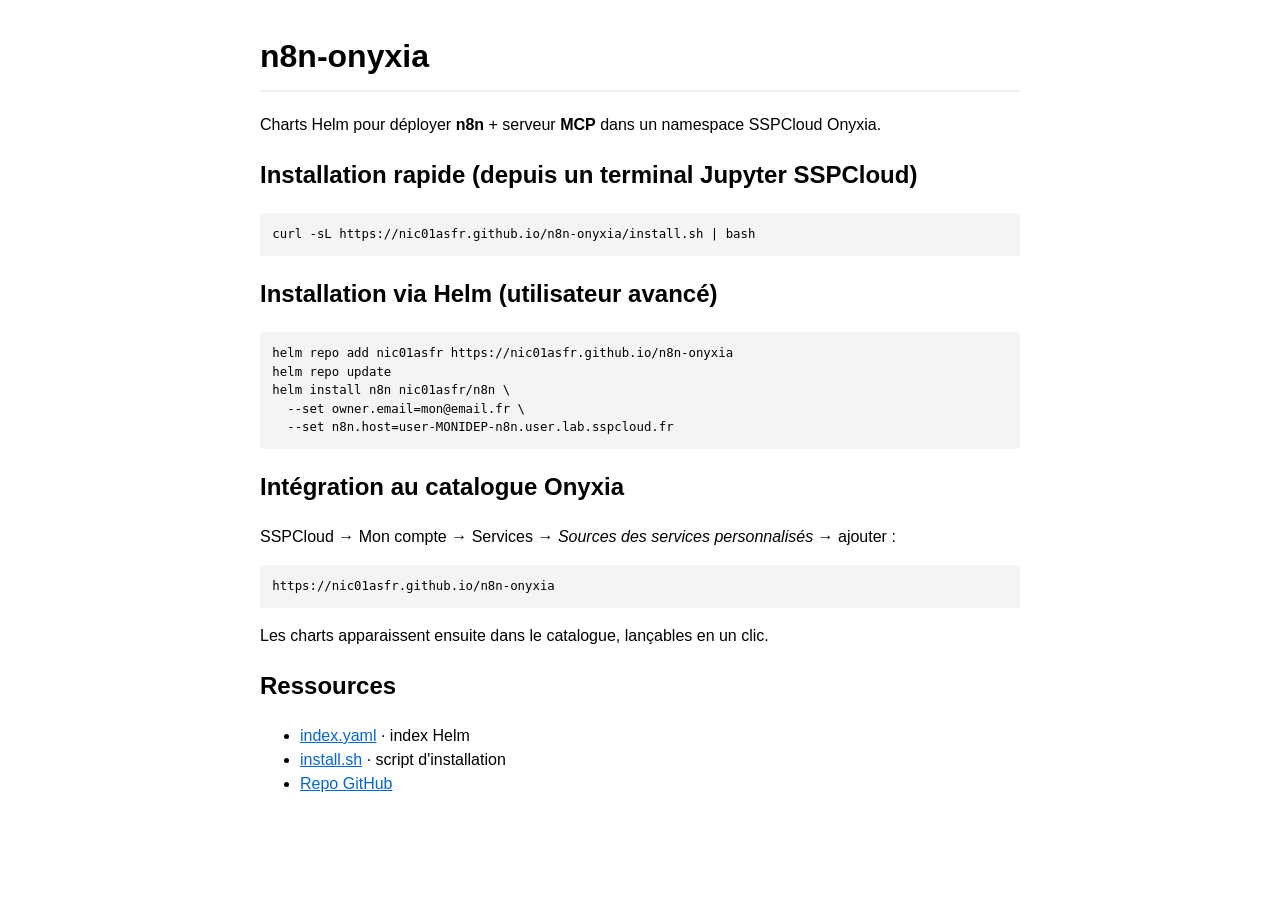
==== index.html @ 43f60c85 "chore: publish charts (480a189f360a2b0ce886fb2c158df9e22b15a398) 480a189f360a2b0ce886fb2c158df9e22b1" ====
<!doctype html>
<html lang="fr">
<head>
  <meta charset="utf-8">
  <title>n8n-onyxia · Helm charts pour SSPCloud</title>
  <style>
    body { font-family: -apple-system, sans-serif; max-width: 760px; margin: 2em auto; padding: 0 1em; line-height: 1.5; }
    code, pre { background: #f4f4f4; padding: 2px 6px; border-radius: 3px; font-size: 0.95em; }
    pre { padding: 1em; overflow-x: auto; }
    h1 { border-bottom: 2px solid #eee; padding-bottom: .3em; }
    a { color: #0366d6; }
  </style>
</head>
<body>
  <h1>n8n-onyxia</h1>
  <p>Charts Helm pour déployer <strong>n8n</strong> + serveur <strong>MCP</strong> dans un namespace SSPCloud Onyxia.</p>

  <h2>Installation rapide (depuis un terminal Jupyter SSPCloud)</h2>
  <pre>curl -sL https://nic01asfr.github.io/n8n-onyxia/install.sh | bash</pre>

  <h2>Installation via Helm (utilisateur avancé)</h2>
  <pre>helm repo add nic01asfr https://nic01asfr.github.io/n8n-onyxia
helm repo update
helm install n8n nic01asfr/n8n \
  --set owner.email=mon@email.fr \
  --set n8n.host=user-MONIDEP-n8n.user.lab.sspcloud.fr</pre>

  <h2>Intégration au catalogue Onyxia</h2>
  <p>SSPCloud → Mon compte → Services → <em>Sources des services personnalisés</em> → ajouter :</p>
  <pre>https://nic01asfr.github.io/n8n-onyxia</pre>
  <p>Les charts apparaissent ensuite dans le catalogue, lançables en un clic.</p>

  <h2>Ressources</h2>
  <ul>
    <li><a href="index.yaml">index.yaml</a> · index Helm</li>
    <li><a href="install.sh">install.sh</a> · script d'installation</li>
    <li><a href="https://github.com/nic01asFr/n8n-onyxia">Repo GitHub</a></li>
  </ul>
</body>
</html>
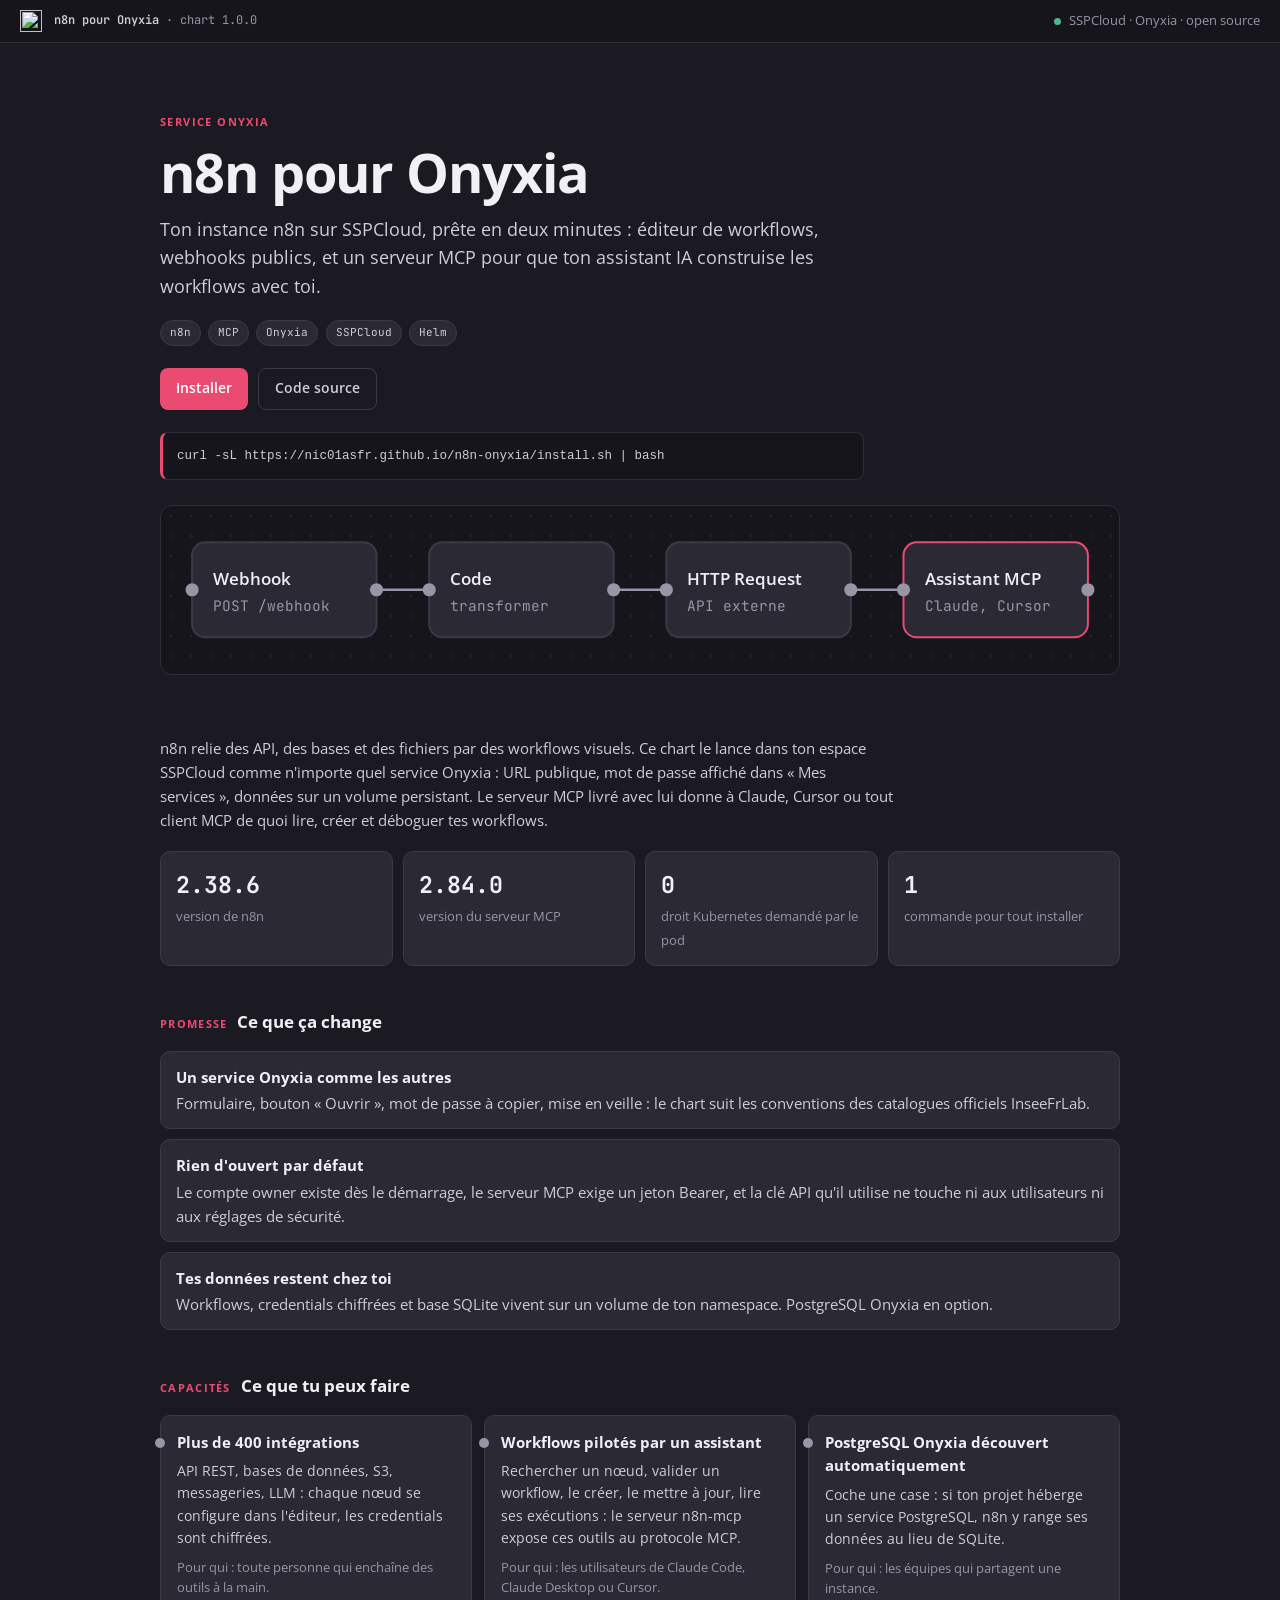
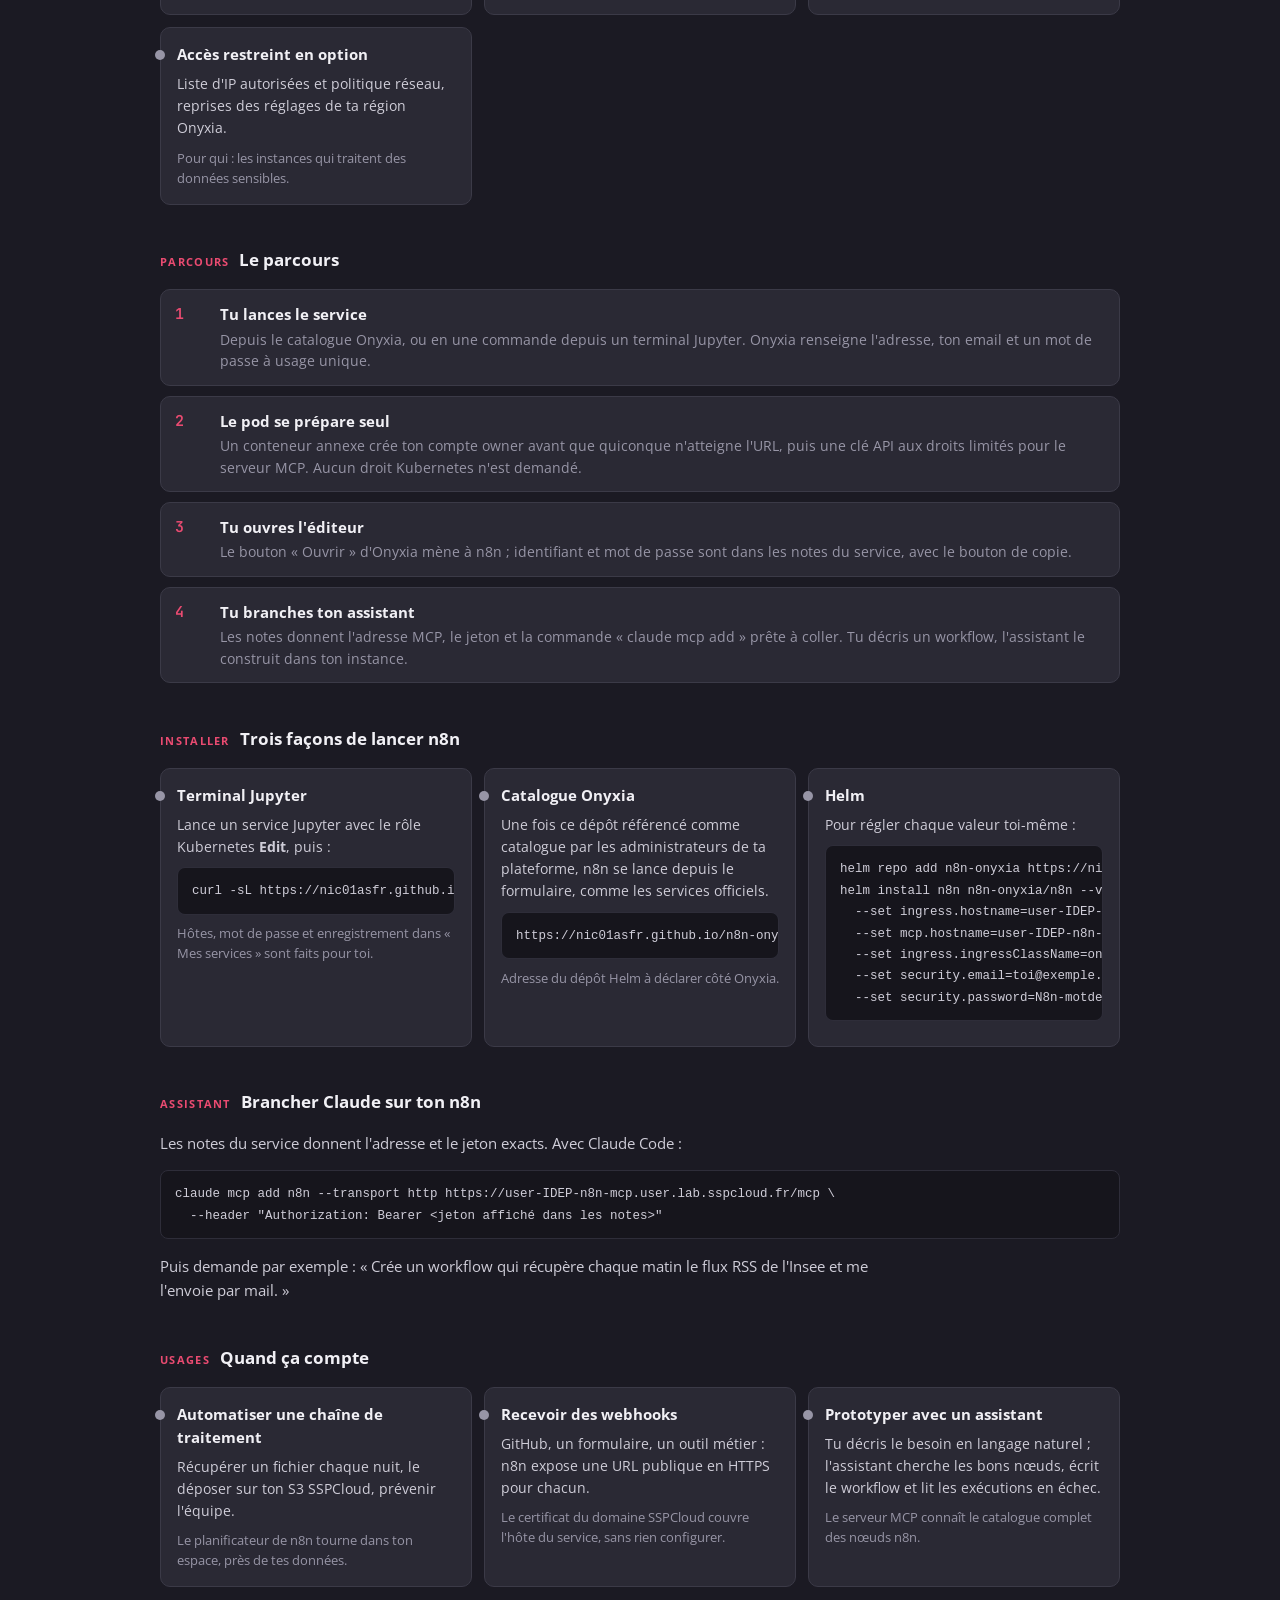
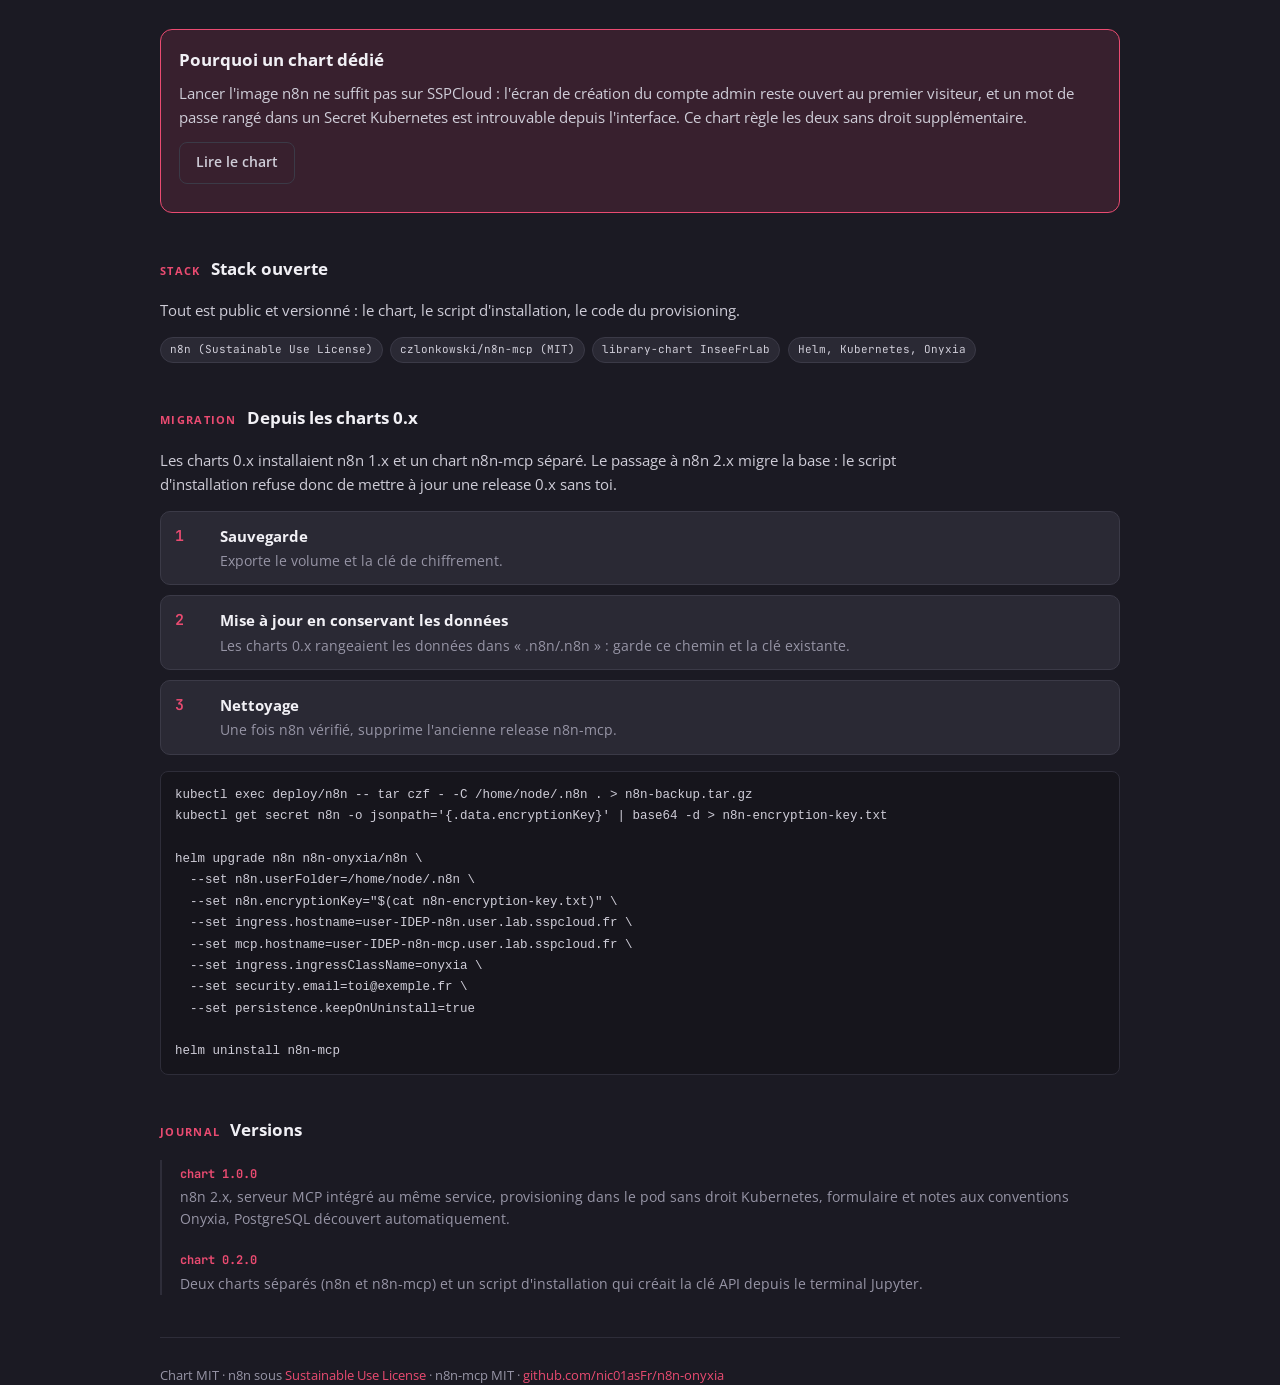
==== commit 9bd6f371: "chore: publish charts and site (457377a67767a48db11f2c96d61c1bd7dc98333a) 457377a67767a48db11f2c96d6" ====
--- a/index.html
+++ b/index.html
@@ -1,40 +1,351 @@
-<!doctype html>
+<!DOCTYPE html>
 <html lang="fr">
 <head>
-  <meta charset="utf-8">
-  <title>n8n-onyxia · Helm charts pour SSPCloud</title>
+  <meta charset="utf-8" />
+  <meta name="viewport" content="width=device-width, initial-scale=1" />
+  <title>n8n pour Onyxia</title>
+  <meta name="description" content="Ton instance n8n sur SSPCloud, prête en deux minutes&nbsp;: éditeur de workflows, webhooks publics, et un serveur MCP pour que ton assistant IA construise les workflows avec toi." />
+  <meta property="og:title" content="n8n pour Onyxia" />
+  <meta property="og:description" content="Ton instance n8n sur SSPCloud, prête en deux minutes&nbsp;: éditeur de workflows, webhooks publics, et un serveur MCP pour que ton assistant IA construise les workflows avec toi." />
+  <meta property="og:type" content="website" />
+  <meta name="theme-color" content="#1b1a23" />
+  <link rel="canonical" href="https://nic01asfr.github.io/n8n-onyxia/" />
+  <link rel="icon" href="assets/n8n.svg" type="image/svg+xml" />
+  <base href="/n8n-onyxia/" />
+  <link rel="preconnect" href="https://fonts.googleapis.com" />
+  <link rel="preconnect" href="https://fonts.gstatic.com" crossorigin />
+  <link href="https://fonts.googleapis.com/css2?family=Open+Sans:wght@400;600;700&family=JetBrains+Mono:wght@400;600&display=swap" rel="stylesheet" />
   <style>
-    body { font-family: -apple-system, sans-serif; max-width: 760px; margin: 2em auto; padding: 0 1em; line-height: 1.5; }
-    code, pre { background: #f4f4f4; padding: 2px 6px; border-radius: 3px; font-size: 0.95em; }
-    pre { padding: 1em; overflow-x: auto; }
-    h1 { border-bottom: 2px solid #eee; padding-bottom: .3em; }
-    a { color: #0366d6; }
+    /* Jetons repris de l'éditeur n8n : canevas sombre, nœuds gris bleutés,
+       corail de marque pour l'accent. */
+    :root {
+      --accent: #EA4B71;
+      --accent-soft: rgba(234, 75, 113, 0.14);
+      --bg: #1b1a23;
+      --canvas: #16151c;
+      --grid: #25242e;
+      --node: #2a2934;
+      --node-line: #3b3a47;
+      --ink: #f1f0f5;
+      --soft: #cfcdd8;
+      --muted: #9795a6;
+      --line: #2e2d39;
+      --ok: #4bb98a;
+    }
+    * { box-sizing: border-box; }
+    html { scroll-behavior: smooth; }
+    body {
+      margin: 0;
+      font-family: "Open Sans", system-ui, -apple-system, "Segoe UI", sans-serif;
+      font-size: 15px; line-height: 1.6;
+      color: var(--ink); background: var(--bg);
+      -webkit-font-smoothing: antialiased;
+    }
+    a { color: var(--accent); text-decoration: none; }
+    a:hover { text-decoration: underline; }
+    ::selection { background: var(--accent-soft); }
+    .wrap { width: min(960px, calc(100% - 2.5rem)); margin: 0 auto; }
+
+    .topbar {
+      display: flex; align-items: center; gap: 12px; flex-wrap: wrap;
+      padding: 10px 20px; border-bottom: 1px solid var(--line);
+      background: var(--canvas);
+    }
+    .topbar img { width: 22px; height: 22px; }
+    .crumb { font-family: "JetBrains Mono", monospace; font-size: 12px; color: var(--muted); }
+    .crumb b { color: var(--soft); font-weight: 600; }
+    .status { margin-left: auto; display: inline-flex; align-items: center; gap: 8px; font-size: 12.5px; color: var(--muted); }
+    .dot { width: 7px; height: 7px; border-radius: 50%; background: var(--ok); }
+
+    header.hero { padding: clamp(2.6rem, 8vw, 4.4rem) 0 1.2rem; }
+    .eyebrow { font-size: 11px; font-weight: 700; letter-spacing: 1.4px; text-transform: uppercase; color: var(--accent); margin: 0 0 12px; }
+    .brand { font-weight: 700; font-size: clamp(2.2rem, 6.5vw, 3.4rem); letter-spacing: -0.02em; line-height: 1.08; margin: 0 0 0.8rem; }
+    .pitch { font-size: clamp(1rem, 2.2vw, 1.13rem); max-width: 44rem; color: var(--soft); margin: 0 0 1.2rem; }
+    .tags { display: flex; flex-wrap: wrap; gap: 0.45rem; margin: 0 0 1.4rem; }
+    .tag { font-family: "JetBrains Mono", monospace; font-size: 11px; padding: 3px 9px; border-radius: 999px; background: var(--node); color: var(--soft); border: 1px solid var(--node-line); }
+    .cta { display: flex; flex-wrap: wrap; gap: 0.65rem; margin-bottom: 1.4rem; }
+    .btn { font-weight: 600; font-size: 13.5px; padding: 9px 16px; border-radius: 8px; display: inline-flex; align-items: center; }
+    .btn:hover { text-decoration: none; }
+    .btn.primary { background: var(--accent); color: #fff; }
+    .btn.primary:hover { filter: brightness(1.08); }
+    .btn.ghost { color: var(--soft); border: 1px solid var(--node-line); }
+    .btn.ghost:hover { border-color: var(--accent); color: var(--ink); }
+
+    .code {
+      margin: 0.6rem 0; padding: 12px 14px; overflow-x: auto;
+      background: var(--canvas); border: 1px solid var(--line); border-radius: 8px;
+      font-family: "JetBrains Mono", monospace; font-size: 12.5px; line-height: 1.55; color: var(--soft);
+    }
+    .hero .code { max-width: 44rem; border-left: 3px solid var(--accent); }
+
+    .apercu { margin: 1.6rem 0 0; }
+    .canvas {
+      overflow-x: auto; border: 1px solid var(--line); border-radius: 12px;
+      background-color: var(--canvas);
+      background-image: radial-gradient(var(--grid) 1.2px, transparent 1.2px);
+      background-size: 20px 20px; padding: 10px;
+    }
+    .canvas svg { display: block; min-width: 640px; width: 100%; height: auto; }
+    .nd { fill: var(--node); stroke: var(--node-line); stroke-width: 1.5; }
+    .nd-accent { stroke: var(--accent); }
+    .port { fill: var(--muted); }
+    .edge { stroke: var(--muted); stroke-width: 2; fill: none; }
+    .nd-t { fill: var(--ink); font: 600 13px "Open Sans", sans-serif; }
+    .nd-s { fill: var(--muted); font: 11px "JetBrains Mono", monospace; }
+
+    main section, main aside { margin: 2.6rem 0; }
+    h2 { font-size: 17px; font-weight: 700; margin: 0 0 1rem; display: flex; align-items: baseline; gap: 10px; flex-wrap: wrap; }
+    h2 .sec-label { font-size: 10.5px; font-weight: 700; letter-spacing: 1.3px; text-transform: uppercase; color: var(--accent); }
+    h3 { font-size: 14.5px; font-weight: 700; margin: 0 0 0.4rem; }
+    .lead, .accroche { max-width: 46rem; color: var(--soft); }
+
+    .chiffres { display: grid; grid-template-columns: repeat(auto-fit, minmax(160px, 1fr)); gap: 10px; margin-top: 1.2rem; }
+    .chiffres div { padding: 14px 15px; background: var(--node); border: 1px solid var(--node-line); border-radius: 10px; }
+    .chiffres strong { font-family: "JetBrains Mono", monospace; font-size: 1.45rem; display: block; color: var(--ink); }
+    .chiffres span { color: var(--muted); font-size: 12.5px; }
+
+    .points { list-style: none; padding: 0; margin: 0; display: grid; gap: 10px; }
+    .points li { padding: 13px 15px; background: var(--node); border: 1px solid var(--node-line); border-radius: 10px; color: var(--soft); }
+    .points b { display: block; color: var(--ink); margin-bottom: 0.15rem; }
+
+    .grid { display: grid; grid-template-columns: repeat(auto-fit, minmax(260px, 1fr)); gap: 12px; }
+    .node-card {
+      position: relative; padding: 15px 16px; min-width: 0;
+      background: var(--node); border: 1px solid var(--node-line); border-radius: 10px;
+    }
+    .node-card::before {
+      content: ""; position: absolute; left: -6px; top: 22px;
+      width: 10px; height: 10px; border-radius: 50%; background: var(--muted);
+    }
+    .node-card p { margin: 0; color: var(--soft); font-size: 13.8px; }
+    .node-card p + p, .node-card .code + p { margin-top: 0.6rem; }
+    .note { color: var(--muted) !important; font-size: 12.5px !important; margin-top: 0.6rem !important; }
+
+    .steps { list-style: none; padding: 0; margin: 0 0 1rem; display: grid; gap: 10px; }
+    .steps li { display: grid; grid-template-columns: 2rem 1fr; gap: 0.8rem; padding: 12px 14px; background: var(--node); border: 1px solid var(--node-line); border-radius: 10px; }
+    .steps .n { font-family: "JetBrains Mono", monospace; font-weight: 600; color: var(--accent); }
+    .steps p { margin: 0.2rem 0 0; color: var(--muted); font-size: 13.5px; }
+
+    .encart { padding: 16px 18px; background: var(--accent-soft); border: 1px solid var(--accent); border-radius: 12px; }
+    .encart h2 { margin-bottom: 0.5rem; }
+    .encart p { color: var(--soft); margin: 0 0 0.8rem; }
+
+    .journal { border-left: 2px solid var(--line); padding-left: 1.1rem; }
+    .journal div { margin-bottom: 1rem; }
+    .journal b { font-family: "JetBrains Mono", monospace; font-size: 12px; color: var(--accent); }
+    .journal p { margin: 0.2rem 0 0; color: var(--muted); font-size: 13.5px; }
+
+    footer { margin: 3rem auto 2rem; padding-top: 16px; border-top: 1px solid var(--line); color: var(--muted); font-size: 12.5px; }
+    @media (prefers-reduced-motion: no-preference) {
+      .hero .brand, .hero .pitch, .hero .cta, .apercu { animation: rise 0.5s ease both; }
+      .hero .pitch { animation-delay: 0.05s; }
+      .hero .cta { animation-delay: 0.1s; }
+      .apercu { animation-delay: 0.15s; }
+      @keyframes rise { from { opacity: 0; transform: translateY(8px); } to { opacity: 1; transform: none; } }
+    }
   </style>
 </head>
 <body>
-  <h1>n8n-onyxia</h1>
-  <p>Charts Helm pour déployer <strong>n8n</strong> + serveur <strong>MCP</strong> dans un namespace SSPCloud Onyxia.</p>
-
-  <h2>Installation rapide (depuis un terminal Jupyter SSPCloud)</h2>
-  <pre>curl -sL https://nic01asfr.github.io/n8n-onyxia/install.sh | bash</pre>
-
-  <h2>Installation via Helm (utilisateur avancé)</h2>
-  <pre>helm repo add nic01asfr https://nic01asfr.github.io/n8n-onyxia
-helm repo update
-helm install n8n nic01asfr/n8n \
-  --set owner.email=mon@email.fr \
-  --set n8n.host=user-MONIDEP-n8n.user.lab.sspcloud.fr</pre>
-
-  <h2>Intégration au catalogue Onyxia</h2>
-  <p>SSPCloud → Mon compte → Services → <em>Sources des services personnalisés</em> → ajouter :</p>
-  <pre>https://nic01asfr.github.io/n8n-onyxia</pre>
-  <p>Les charts apparaissent ensuite dans le catalogue, lançables en un clic.</p>
-
-  <h2>Ressources</h2>
-  <ul>
-    <li><a href="index.yaml">index.yaml</a> · index Helm</li>
-    <li><a href="install.sh">install.sh</a> · script d'installation</li>
-    <li><a href="https://github.com/nic01asFr/n8n-onyxia">Repo GitHub</a></li>
-  </ul>
+  <div class="topbar">
+    <img src="assets/n8n.svg" alt="" />
+    <span class="crumb"><b>n8n pour Onyxia</b> · chart 1.0.0</span>
+    <span class="status"><span class="dot" aria-hidden="true"></span> SSPCloud · Onyxia · open source</span>
+  </div>
+  <header class="hero">
+    <div class="wrap">
+      <p class="eyebrow">Service Onyxia</p>
+      <h1 class="brand">n8n pour Onyxia</h1>
+      <p class="pitch">Ton instance n8n sur SSPCloud, prête en deux minutes&nbsp;: éditeur de workflows, webhooks publics, et un serveur MCP pour que ton assistant IA construise les workflows avec toi.</p>
+      <div class="tags"><span class="tag">n8n</span><span class="tag">MCP</span><span class="tag">Onyxia</span><span class="tag">SSPCloud</span><span class="tag">Helm</span></div>
+      <div class="cta">
+        <a class="btn primary" href="#installer">Installer</a>
+        <a class="btn ghost" href="https://github.com/nic01asFr/n8n-onyxia">Code source</a>
+      </div>
+      <pre class="code"><code>curl -sL https://nic01asfr.github.io/n8n-onyxia/install.sh | bash</code></pre>
+      <figure id="apercu" class="apercu" aria-label="Exemple de workflow n8n">
+    <div class="canvas">
+      <svg viewBox="0 0 712 112" role="img">
+        <title>Webhook, puis Code, puis HTTP Request, piloté par un assistant MCP</title>
+        <path d="M156 56 C 176 56, 176 56, 196 56" class="edge"/><path d="M336 56 C 356 56, 356 56, 376 56" class="edge"/><path d="M516 56 C 536 56, 536 56, 556 56" class="edge"/>
+      <g transform="translate(16 20)">
+        <rect width="140" height="72" rx="10" class="nd"/>
+        <circle cx="0" cy="36" r="5" class="port"/><circle cx="140" cy="36" r="5" class="port"/>
+        <text x="16" y="32" class="nd-t">Webhook</text>
+        <text x="16" y="52" class="nd-s">POST /webhook</text>
+      </g>
+      <g transform="translate(196 20)">
+        <rect width="140" height="72" rx="10" class="nd"/>
+        <circle cx="0" cy="36" r="5" class="port"/><circle cx="140" cy="36" r="5" class="port"/>
+        <text x="16" y="32" class="nd-t">Code</text>
+        <text x="16" y="52" class="nd-s">transformer</text>
+      </g>
+      <g transform="translate(376 20)">
+        <rect width="140" height="72" rx="10" class="nd"/>
+        <circle cx="0" cy="36" r="5" class="port"/><circle cx="140" cy="36" r="5" class="port"/>
+        <text x="16" y="32" class="nd-t">HTTP Request</text>
+        <text x="16" y="52" class="nd-s">API externe</text>
+      </g>
+      <g transform="translate(556 20)">
+        <rect width="140" height="72" rx="10" class="nd nd-accent"/>
+        <circle cx="0" cy="36" r="5" class="port"/><circle cx="140" cy="36" r="5" class="port"/>
+        <text x="16" y="32" class="nd-t">Assistant MCP</text>
+        <text x="16" y="52" class="nd-s">Claude, Cursor</text>
+      </g>
+      </svg>
+    </div>
+  </figure>
+    </div>
+  </header>
+  <main class="wrap">
+    <section id="produit">
+      <p class="accroche">n8n relie des API, des bases et des fichiers par des workflows visuels. Ce chart le lance dans ton espace SSPCloud comme n'importe quel service Onyxia&nbsp;: URL publique, mot de passe affiché dans «&nbsp;Mes services&nbsp;», données sur un volume persistant. Le serveur MCP livré avec lui donne à Claude, Cursor ou tout client MCP de quoi lire, créer et déboguer tes workflows.</p>
+      <div class="chiffres">
+      <div><strong>2.38.6</strong><span>version de n8n</span></div>
+      <div><strong>2.84.0</strong><span>version du serveur MCP</span></div>
+      <div><strong>0</strong><span>droit Kubernetes demandé par le pod</span></div>
+      <div><strong>1</strong><span>commande pour tout installer</span></div>
+    </div>
+    </section>
+    <section id="promesse">
+      <h2><span class="sec-label">Promesse</span> Ce que ça change</h2>
+      <ul class="points">
+      <li><b>Un service Onyxia comme les autres</b> Formulaire, bouton «&nbsp;Ouvrir&nbsp;», mot de passe à copier, mise en veille&nbsp;: le chart suit les conventions des catalogues officiels InseeFrLab.</li>
+      <li><b>Rien d'ouvert par défaut</b> Le compte owner existe dès le démarrage, le serveur MCP exige un jeton Bearer, et la clé API qu'il utilise ne touche ni aux utilisateurs ni aux réglages de sécurité.</li>
+      <li><b>Tes données restent chez toi</b> Workflows, credentials chiffrées et base SQLite vivent sur un volume de ton namespace. PostgreSQL Onyxia en option.</li>
+    </ul>
+    </section>
+    <section id="fonctionnalites">
+    <h2><span class="sec-label">Capacités</span> Ce que tu peux faire</h2>
+    <div class="grid">
+      <article class="node-card">
+        <h3>Plus de 400 intégrations</h3>
+        <p>API REST, bases de données, S3, messageries, LLM&nbsp;: chaque nœud se configure dans l'éditeur, les credentials sont chiffrées.</p>
+        <p class="note">Pour qui&nbsp;: toute personne qui enchaîne des outils à la main.</p>
+      </article>
+      <article class="node-card">
+        <h3>Workflows pilotés par un assistant</h3>
+        <p>Rechercher un nœud, valider un workflow, le créer, le mettre à jour, lire ses exécutions&nbsp;: le serveur n8n-mcp expose ces outils au protocole MCP.</p>
+        <p class="note">Pour qui&nbsp;: les utilisateurs de Claude Code, Claude Desktop ou Cursor.</p>
+      </article>
+      <article class="node-card">
+        <h3>PostgreSQL Onyxia découvert automatiquement</h3>
+        <p>Coche une case&nbsp;: si ton projet héberge un service PostgreSQL, n8n y range ses données au lieu de SQLite.</p>
+        <p class="note">Pour qui&nbsp;: les équipes qui partagent une instance.</p>
+      </article>
+      <article class="node-card">
+        <h3>Accès restreint en option</h3>
+        <p>Liste d'IP autorisées et politique réseau, reprises des réglages de ta région Onyxia.</p>
+        <p class="note">Pour qui&nbsp;: les instances qui traitent des données sensibles.</p>
+      </article>
+    </div>
+  </section>
+    <section id="parcours">
+    <h2><span class="sec-label">Parcours</span> Le parcours</h2>
+    <ol class="steps">
+      <li><span class="n">1</span><div><b>Tu lances le service</b><p>Depuis le catalogue Onyxia, ou en une commande depuis un terminal Jupyter. Onyxia renseigne l'adresse, ton email et un mot de passe à usage unique.</p></div></li>
+      <li><span class="n">2</span><div><b>Le pod se prépare seul</b><p>Un conteneur annexe crée ton compte owner avant que quiconque n'atteigne l'URL, puis une clé API aux droits limités pour le serveur MCP. Aucun droit Kubernetes n'est demandé.</p></div></li>
+      <li><span class="n">3</span><div><b>Tu ouvres l'éditeur</b><p>Le bouton «&nbsp;Ouvrir&nbsp;» d'Onyxia mène à n8n&nbsp;; identifiant et mot de passe sont dans les notes du service, avec le bouton de copie.</p></div></li>
+      <li><span class="n">4</span><div><b>Tu branches ton assistant</b><p>Les notes donnent l'adresse MCP, le jeton et la commande «&nbsp;claude mcp add&nbsp;» prête à coller. Tu décris un workflow, l'assistant le construit dans ton instance.</p></div></li>
+    </ol>
+  </section>
+    <section id="installer">
+    <h2><span class="sec-label">Installer</span> Trois façons de lancer n8n</h2>
+    <div class="grid">
+      <article class="node-card">
+        <h3>Terminal Jupyter</h3>
+        <p>Lance un service Jupyter avec le rôle Kubernetes <b>Edit</b>, puis :</p>
+        <pre class="code"><code>curl -sL https://nic01asfr.github.io/n8n-onyxia/install.sh | bash</code></pre>
+        <p class="note">Hôtes, mot de passe et enregistrement dans « Mes services » sont faits pour toi.</p>
+      </article>
+      <article class="node-card">
+        <h3>Catalogue Onyxia</h3>
+        <p>Une fois ce dépôt référencé comme catalogue par les administrateurs de ta plateforme, n8n se lance depuis le formulaire, comme les services officiels.</p>
+        <pre class="code"><code>https://nic01asfr.github.io/n8n-onyxia/index.yaml</code></pre>
+        <p class="note">Adresse du dépôt Helm à déclarer côté Onyxia.</p>
+      </article>
+      <article class="node-card">
+        <h3>Helm</h3>
+        <p>Pour régler chaque valeur toi-même :</p>
+        <pre class="code"><code>helm repo add n8n-onyxia https://nic01asfr.github.io/n8n-onyxia
+helm install n8n n8n-onyxia/n8n --version 1.0.0 \
+  --set ingress.hostname=user-IDEP-n8n.user.lab.sspcloud.fr \
+  --set mcp.hostname=user-IDEP-n8n-mcp.user.lab.sspcloud.fr \
+  --set ingress.ingressClassName=onyxia \
+  --set security.email=toi@exemple.fr \
+  --set security.password=N8n-motdepasse</code></pre>
+      </article>
+    </div>
+  </section>
+    <section id="mcp">
+    <h2><span class="sec-label">Assistant</span> Brancher Claude sur ton n8n</h2>
+    <p class="lead">Les notes du service donnent l'adresse et le jeton exacts. Avec Claude Code :</p>
+    <pre class="code"><code>claude mcp add n8n --transport http https://user-IDEP-n8n-mcp.user.lab.sspcloud.fr/mcp \
+  --header &quot;Authorization: Bearer &lt;jeton affiché dans les notes&gt;&quot;</code></pre>
+    <p class="lead">Puis demande par exemple : « Crée un workflow qui récupère chaque matin le flux RSS de l'Insee et me l'envoie par mail. »</p>
+  </section>
+    <section id="usages">
+    <h2><span class="sec-label">Usages</span> Quand ça compte</h2>
+    <div class="grid">
+      <article class="node-card">
+        <h3>Automatiser une chaîne de traitement</h3>
+        <p>Récupérer un fichier chaque nuit, le déposer sur ton S3 SSPCloud, prévenir l'équipe.</p>
+        <p class="note">Le planificateur de n8n tourne dans ton espace, près de tes données.</p>
+      </article>
+      <article class="node-card">
+        <h3>Recevoir des webhooks</h3>
+        <p>GitHub, un formulaire, un outil métier&nbsp;: n8n expose une URL publique en HTTPS pour chacun.</p>
+        <p class="note">Le certificat du domaine SSPCloud couvre l'hôte du service, sans rien configurer.</p>
+      </article>
+      <article class="node-card">
+        <h3>Prototyper avec un assistant</h3>
+        <p>Tu décris le besoin en langage naturel&nbsp;; l'assistant cherche les bons nœuds, écrit le workflow et lit les exécutions en échec.</p>
+        <p class="note">Le serveur MCP connaît le catalogue complet des nœuds n8n.</p>
+      </article>
+    </div>
+  </section>
+    <aside class="encart">
+    <h2>Pourquoi un chart dédié</h2>
+    <p>Lancer l'image n8n ne suffit pas sur SSPCloud&nbsp;: l'écran de création du compte admin reste ouvert au premier visiteur, et un mot de passe rangé dans un Secret Kubernetes est introuvable depuis l'interface. Ce chart règle les deux sans droit supplémentaire.</p>
+    <p><a class="btn ghost" href="https://github.com/nic01asFr/n8n-onyxia/tree/main/charts/n8n">Lire le chart</a></p>
+  </aside>
+    <section id="stack">
+    <h2><span class="sec-label">Stack</span> Stack ouverte</h2>
+    <p class="lead">Tout est public et versionné&nbsp;: le chart, le script d'installation, le code du provisioning.</p>
+    <div class="tags"><span class="tag">n8n (Sustainable Use License)</span><span class="tag">czlonkowski/n8n-mcp (MIT)</span><span class="tag">library-chart InseeFrLab</span><span class="tag">Helm, Kubernetes, Onyxia</span></div>
+  </section>
+    <section id="migration">
+    <h2><span class="sec-label">Migration</span> Depuis les charts 0.x</h2>
+    <p class="lead">Les charts 0.x installaient n8n 1.x et un chart n8n-mcp séparé. Le passage à n8n 2.x migre la base : le script d'installation refuse donc de mettre à jour une release 0.x sans toi.</p>
+    <ol class="steps">
+      <li><span class="n">1</span><div><b>Sauvegarde</b><p>Exporte le volume et la clé de chiffrement.</p></div></li>
+      <li><span class="n">2</span><div><b>Mise à jour en conservant les données</b><p>Les charts 0.x rangeaient les données dans « .n8n/.n8n » : garde ce chemin et la clé existante.</p></div></li>
+      <li><span class="n">3</span><div><b>Nettoyage</b><p>Une fois n8n vérifié, supprime l'ancienne release n8n-mcp.</p></div></li>
+    </ol>
+    <pre class="code"><code>kubectl exec deploy/n8n -- tar czf - -C /home/node/.n8n . &gt; n8n-backup.tar.gz
+kubectl get secret n8n -o jsonpath='{.data.encryptionKey}' | base64 -d &gt; n8n-encryption-key.txt
+
+helm upgrade n8n n8n-onyxia/n8n \
+  --set n8n.userFolder=/home/node/.n8n \
+  --set n8n.encryptionKey=&quot;$(cat n8n-encryption-key.txt)&quot; \
+  --set ingress.hostname=user-IDEP-n8n.user.lab.sspcloud.fr \
+  --set mcp.hostname=user-IDEP-n8n-mcp.user.lab.sspcloud.fr \
+  --set ingress.ingressClassName=onyxia \
+  --set security.email=toi@exemple.fr \
+  --set persistence.keepOnUninstall=true
+
+helm uninstall n8n-mcp</code></pre>
+  </section>
+    <section id="journal">
+    <h2><span class="sec-label">Journal</span> Versions</h2>
+    <div class="journal">
+      <div><b>chart 1.0.0</b><p>n8n 2.x, serveur MCP intégré au même service, provisioning dans le pod sans droit Kubernetes, formulaire et notes aux conventions Onyxia, PostgreSQL découvert automatiquement.</p></div>
+      <div><b>chart 0.2.0</b><p>Deux charts séparés (n8n et n8n-mcp) et un script d'installation qui créait la clé API depuis le terminal Jupyter.</p></div>
+    </div>
+  </section>
+  </main>
+  <footer class="wrap">
+    <p>Chart MIT · n8n sous <a href="https://docs.n8n.io/sustainable-use-license/">Sustainable Use License</a> · n8n-mcp MIT · <a href="https://github.com/nic01asFr/n8n-onyxia">github.com/nic01asFr/n8n-onyxia</a></p>
+    <p>Même langage visuel que l'éditeur n8n. Doc technique dans le dépôt. Projet indépendant, non affilié à n8n GmbH.</p>
+  </footer>
 </body>
 </html>
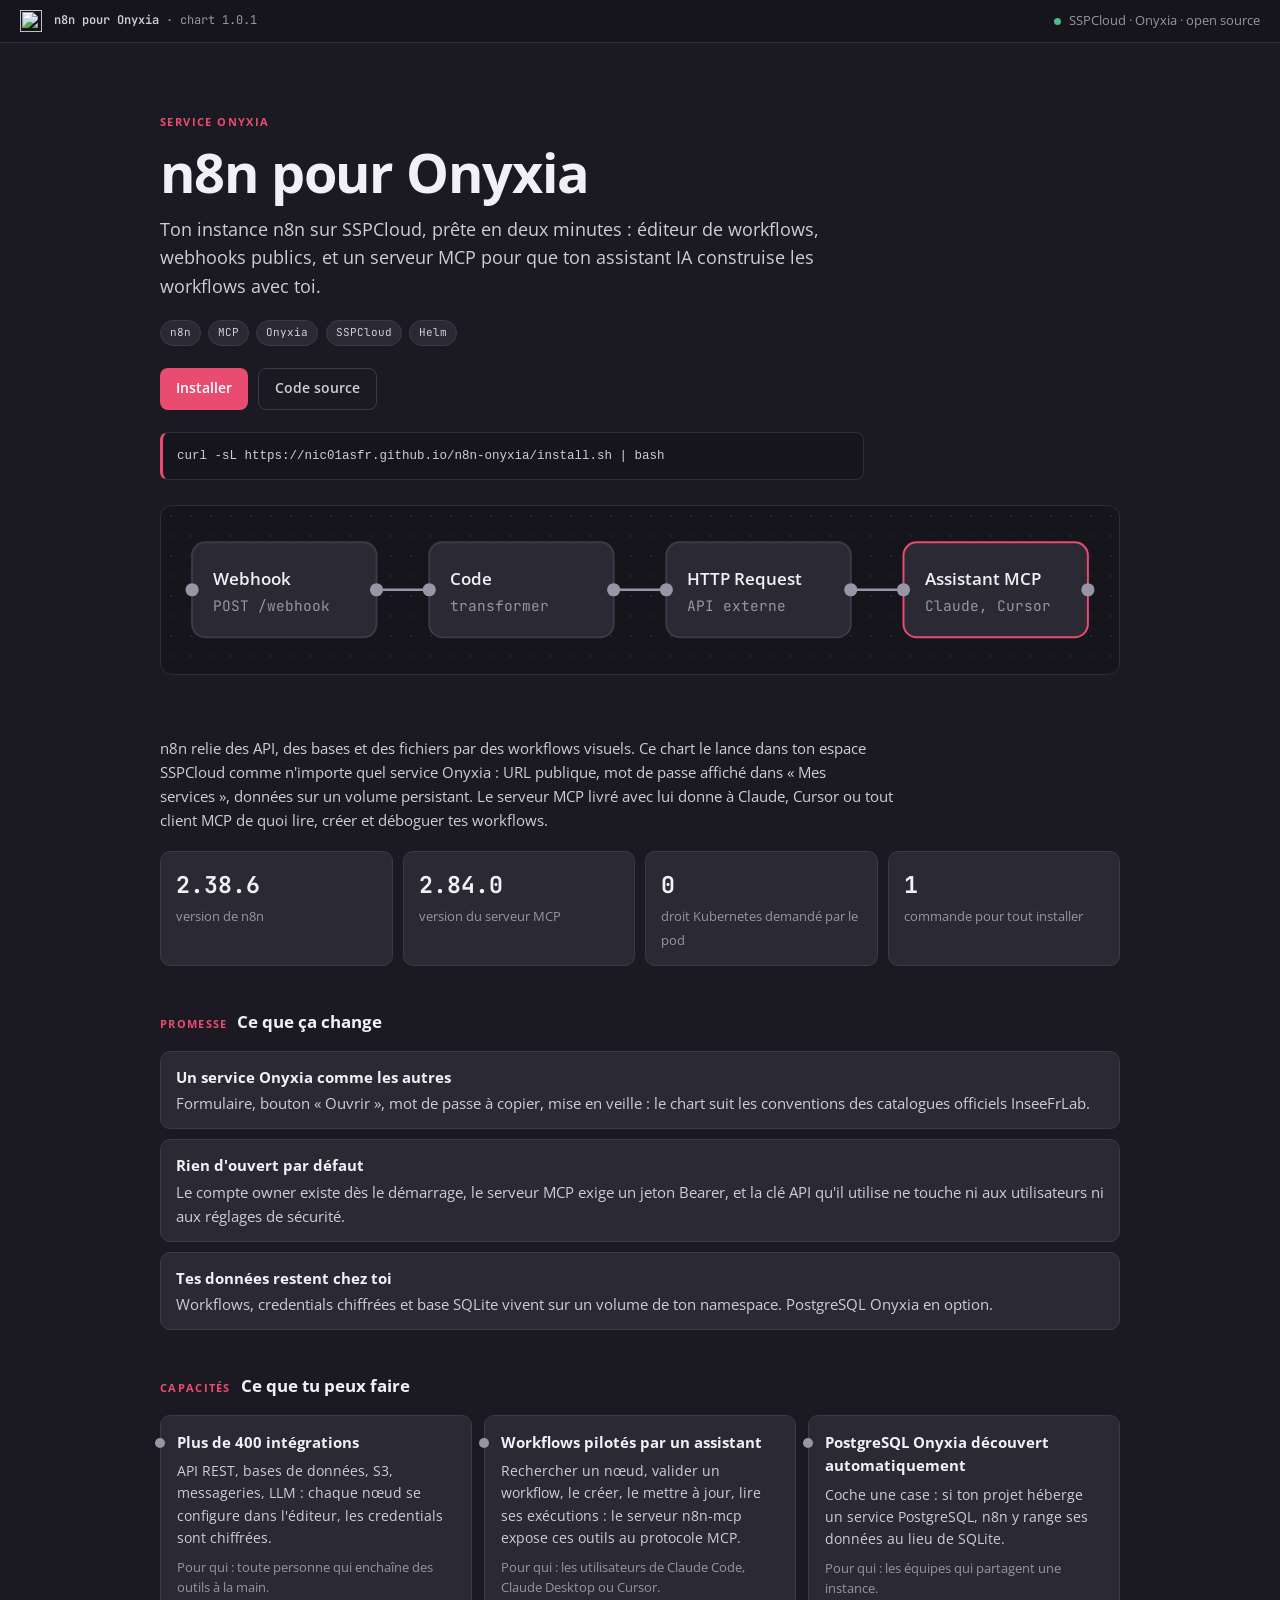
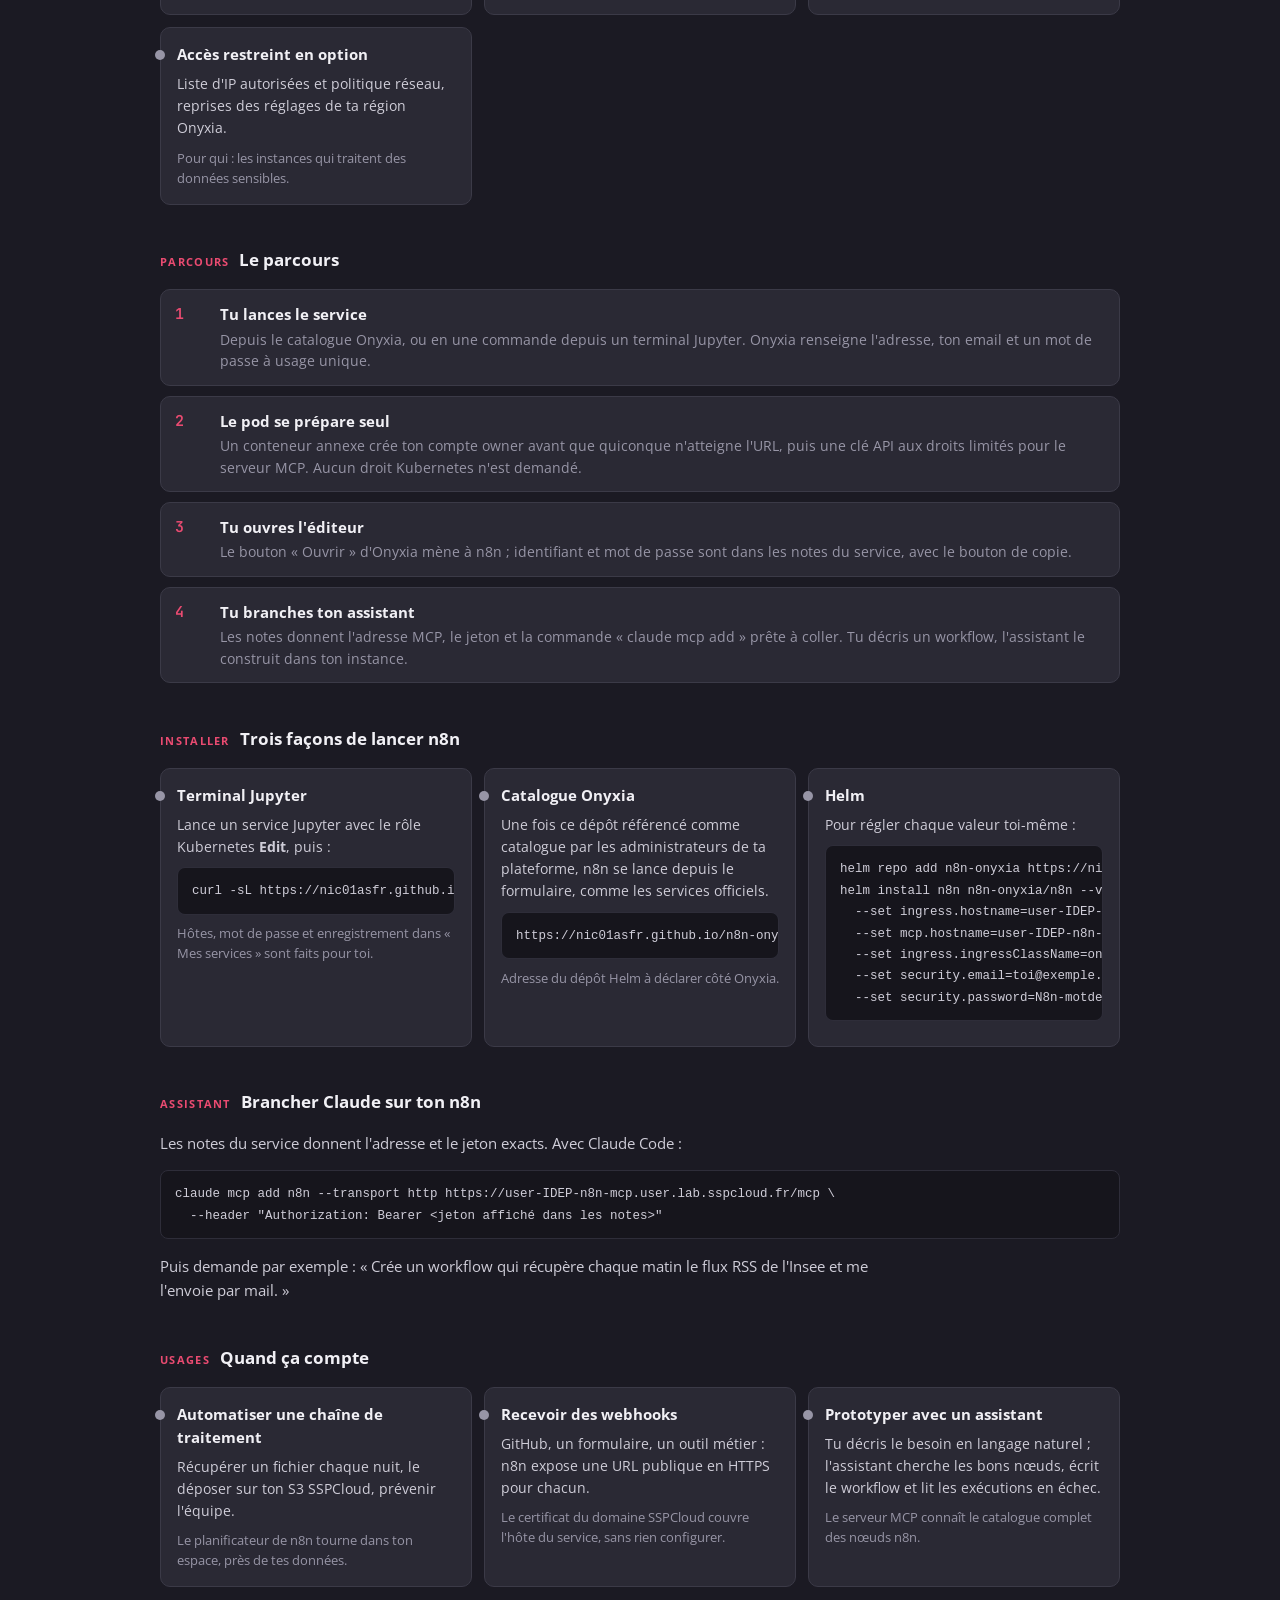
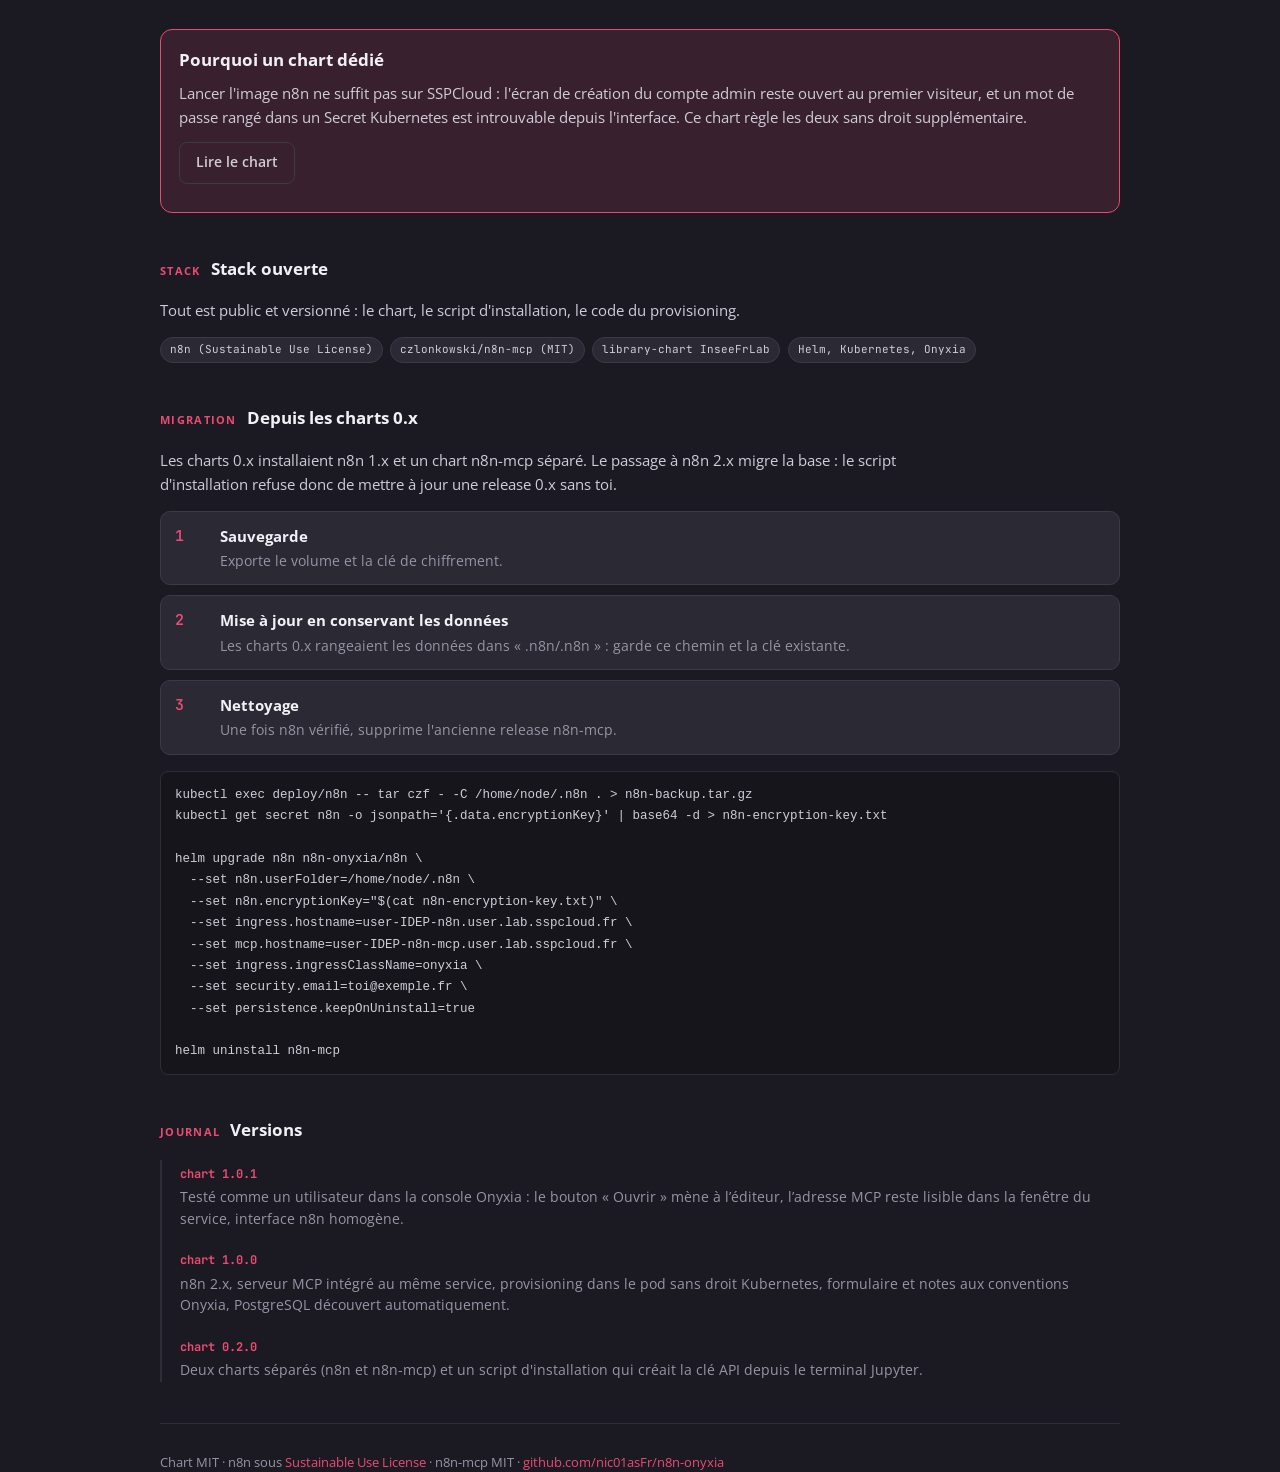
==== commit 2d11d7f0: "chore: publish charts and site (eaedddee13c02cbb597825262c95b75991f9cf63) eaedddee13c02cbb597825262c" ====
--- a/index.html
+++ b/index.html
@@ -148,7 +148,7 @@
 <body>
   <div class="topbar">
     <img src="assets/n8n.svg" alt="" />
-    <span class="crumb"><b>n8n pour Onyxia</b> · chart 1.0.0</span>
+    <span class="crumb"><b>n8n pour Onyxia</b> · chart 1.0.1</span>
     <span class="status"><span class="dot" aria-hidden="true"></span> SSPCloud · Onyxia · open source</span>
   </div>
   <header class="hero">
@@ -267,7 +267,7 @@
         <h3>Helm</h3>
         <p>Pour régler chaque valeur toi-même :</p>
         <pre class="code"><code>helm repo add n8n-onyxia https://nic01asfr.github.io/n8n-onyxia
-helm install n8n n8n-onyxia/n8n --version 1.0.0 \
+helm install n8n n8n-onyxia/n8n --version 1.0.1 \
   --set ingress.hostname=user-IDEP-n8n.user.lab.sspcloud.fr \
   --set mcp.hostname=user-IDEP-n8n-mcp.user.lab.sspcloud.fr \
   --set ingress.ingressClassName=onyxia \
@@ -338,6 +338,7 @@
     <section id="journal">
     <h2><span class="sec-label">Journal</span> Versions</h2>
     <div class="journal">
+      <div><b>chart 1.0.1</b><p>Testé comme un utilisateur dans la console Onyxia&nbsp;: le bouton «&nbsp;Ouvrir&nbsp;» mène à l’éditeur, l’adresse MCP reste lisible dans la fenêtre du service, interface n8n homogène.</p></div>
       <div><b>chart 1.0.0</b><p>n8n 2.x, serveur MCP intégré au même service, provisioning dans le pod sans droit Kubernetes, formulaire et notes aux conventions Onyxia, PostgreSQL découvert automatiquement.</p></div>
       <div><b>chart 0.2.0</b><p>Deux charts séparés (n8n et n8n-mcp) et un script d'installation qui créait la clé API depuis le terminal Jupyter.</p></div>
     </div>
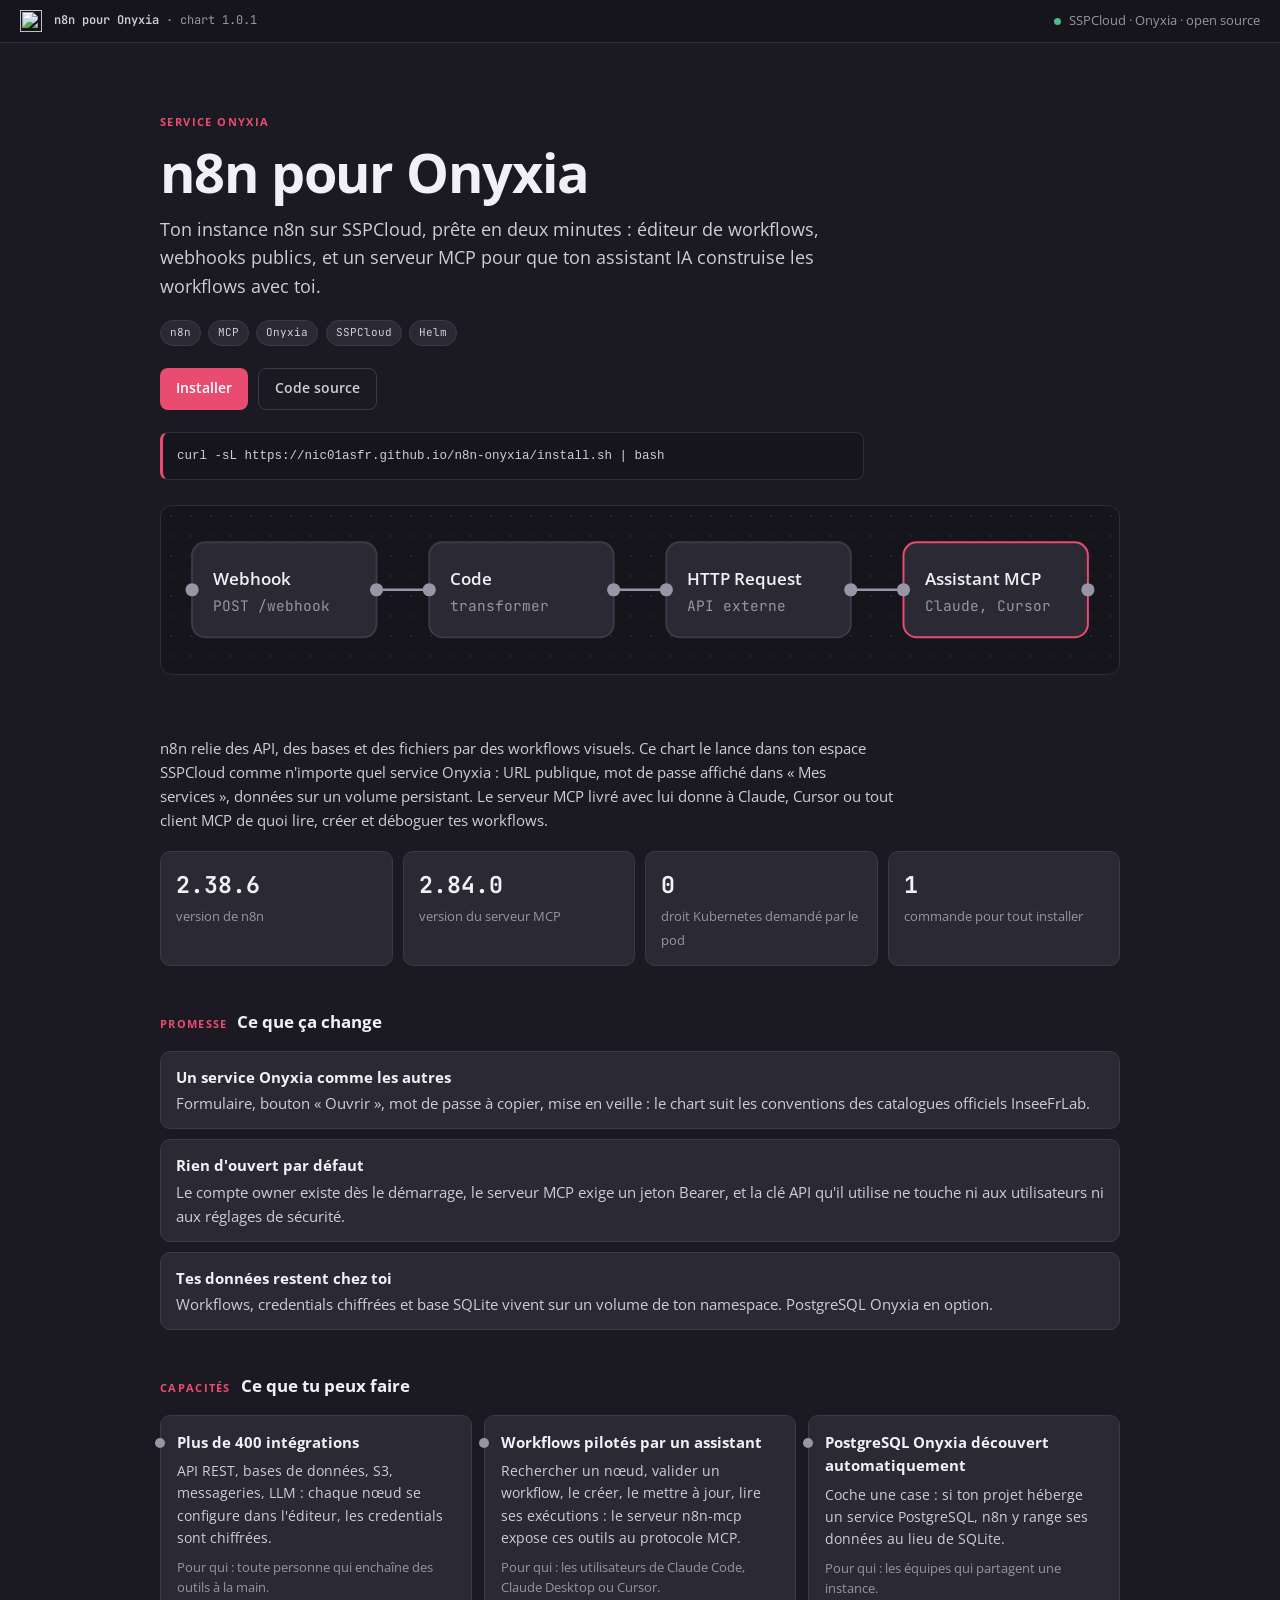
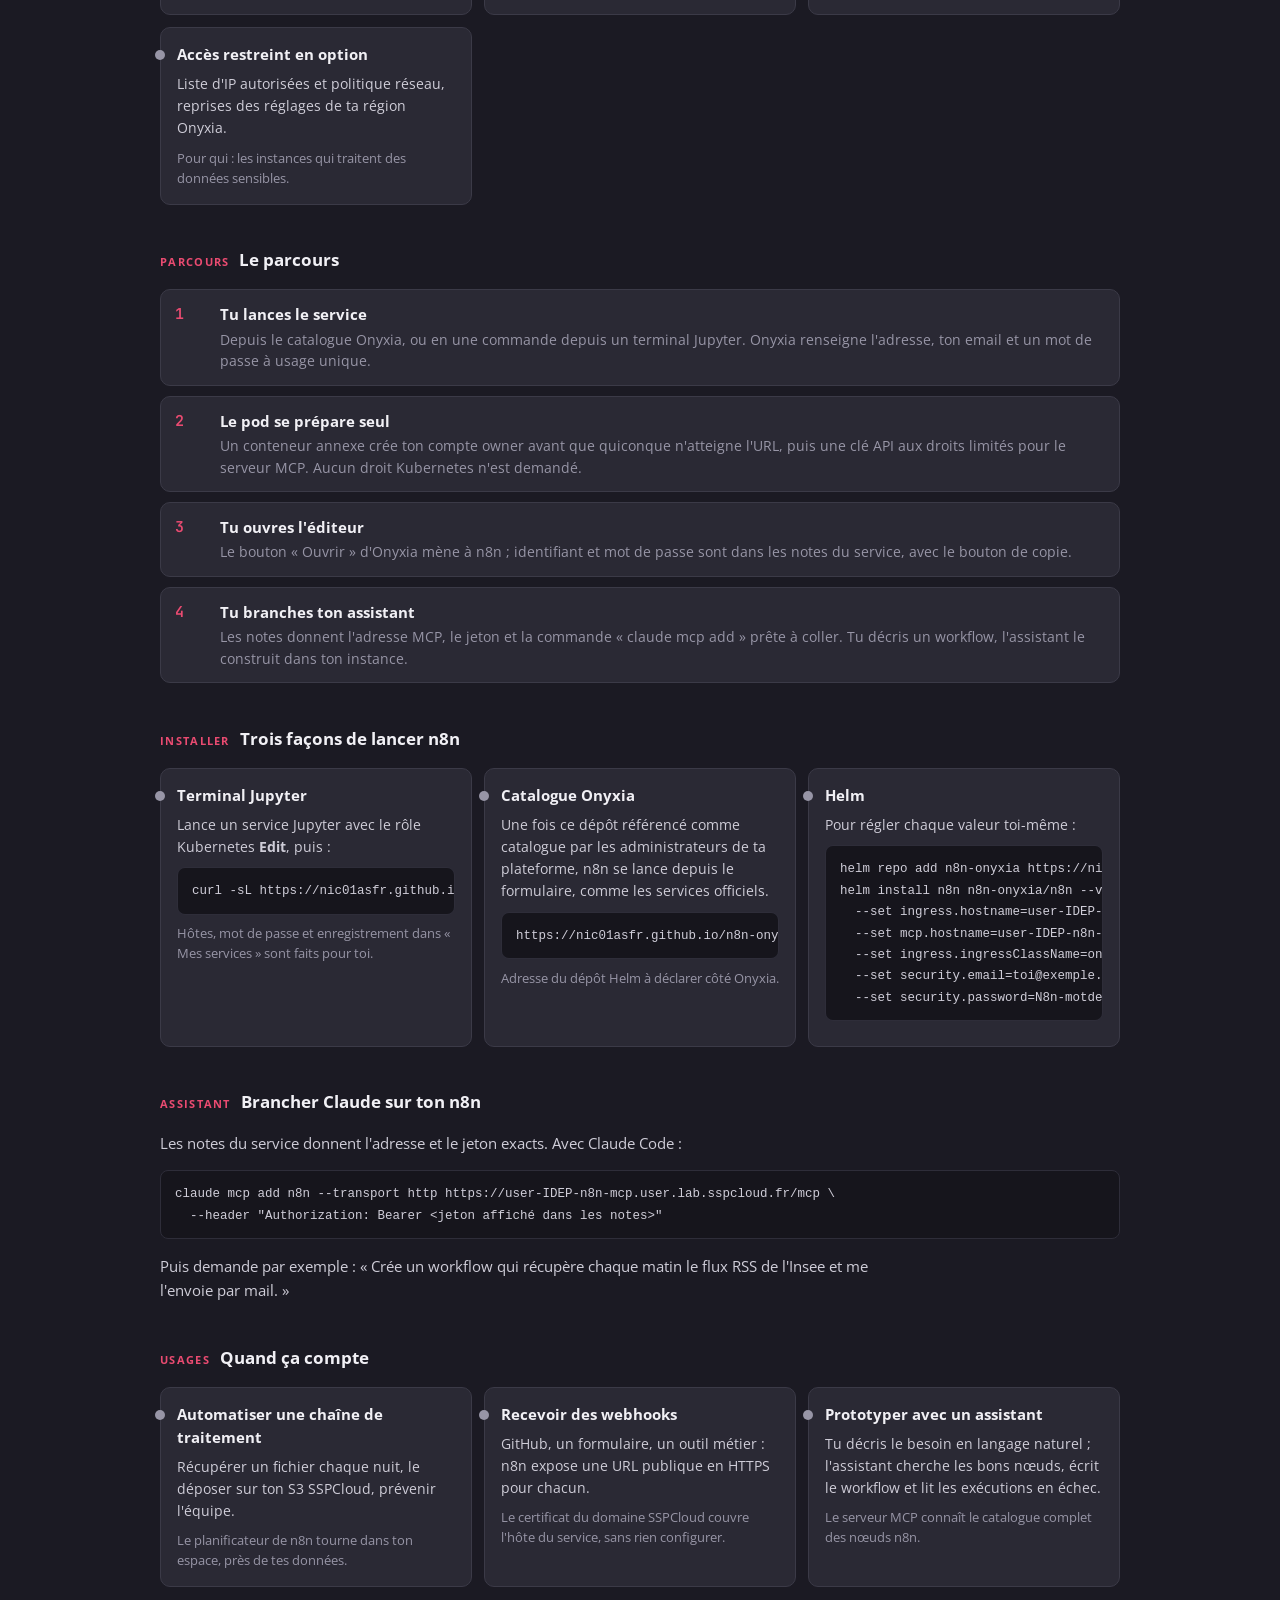
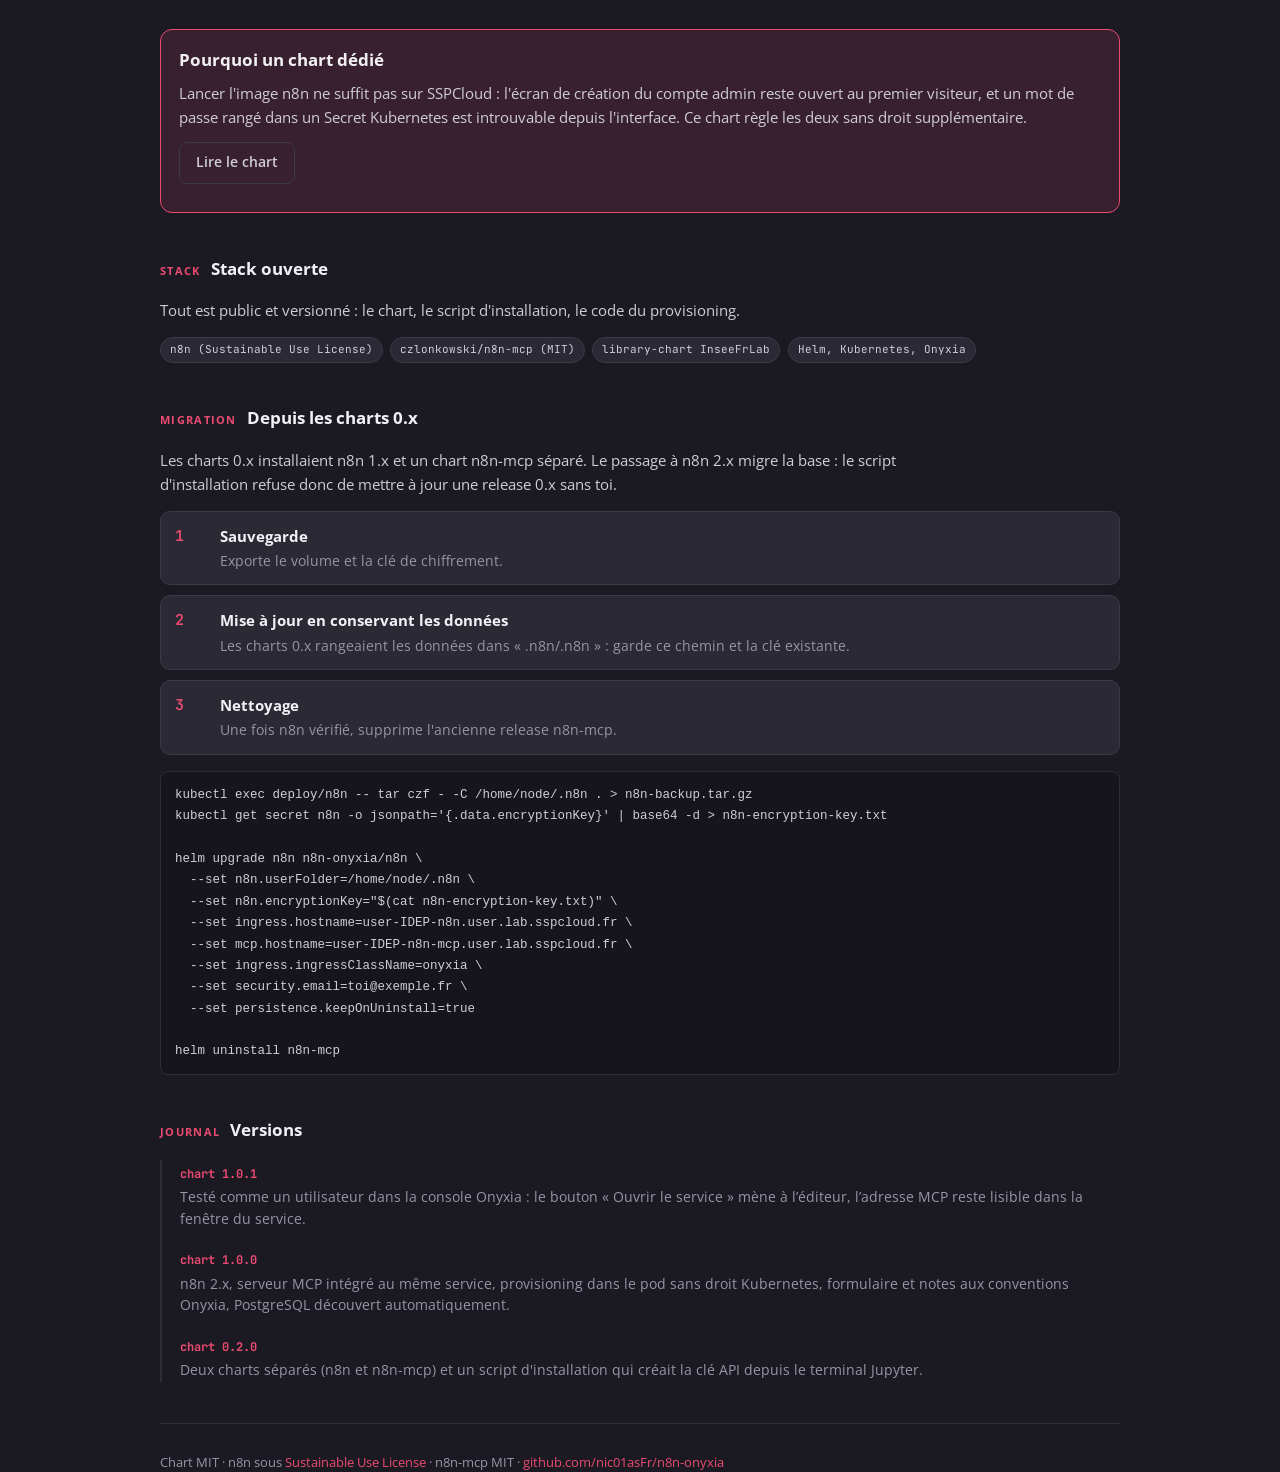
==== commit da5db68e: "chore: publish charts and site (1d1b7cb31f6d2185ce8b8a2c09bec8bfb999b046) 1d1b7cb31f6d2185ce8b8a2c09" ====
--- a/index.html
+++ b/index.html
@@ -338,7 +338,7 @@
     <section id="journal">
     <h2><span class="sec-label">Journal</span> Versions</h2>
     <div class="journal">
-      <div><b>chart 1.0.1</b><p>Testé comme un utilisateur dans la console Onyxia&nbsp;: le bouton «&nbsp;Ouvrir&nbsp;» mène à l’éditeur, l’adresse MCP reste lisible dans la fenêtre du service, interface n8n homogène.</p></div>
+      <div><b>chart 1.0.1</b><p>Testé comme un utilisateur dans la console Onyxia&nbsp;: le bouton «&nbsp;Ouvrir le service&nbsp;» mène à l’éditeur, l’adresse MCP reste lisible dans la fenêtre du service.</p></div>
       <div><b>chart 1.0.0</b><p>n8n 2.x, serveur MCP intégré au même service, provisioning dans le pod sans droit Kubernetes, formulaire et notes aux conventions Onyxia, PostgreSQL découvert automatiquement.</p></div>
       <div><b>chart 0.2.0</b><p>Deux charts séparés (n8n et n8n-mcp) et un script d'installation qui créait la clé API depuis le terminal Jupyter.</p></div>
     </div>
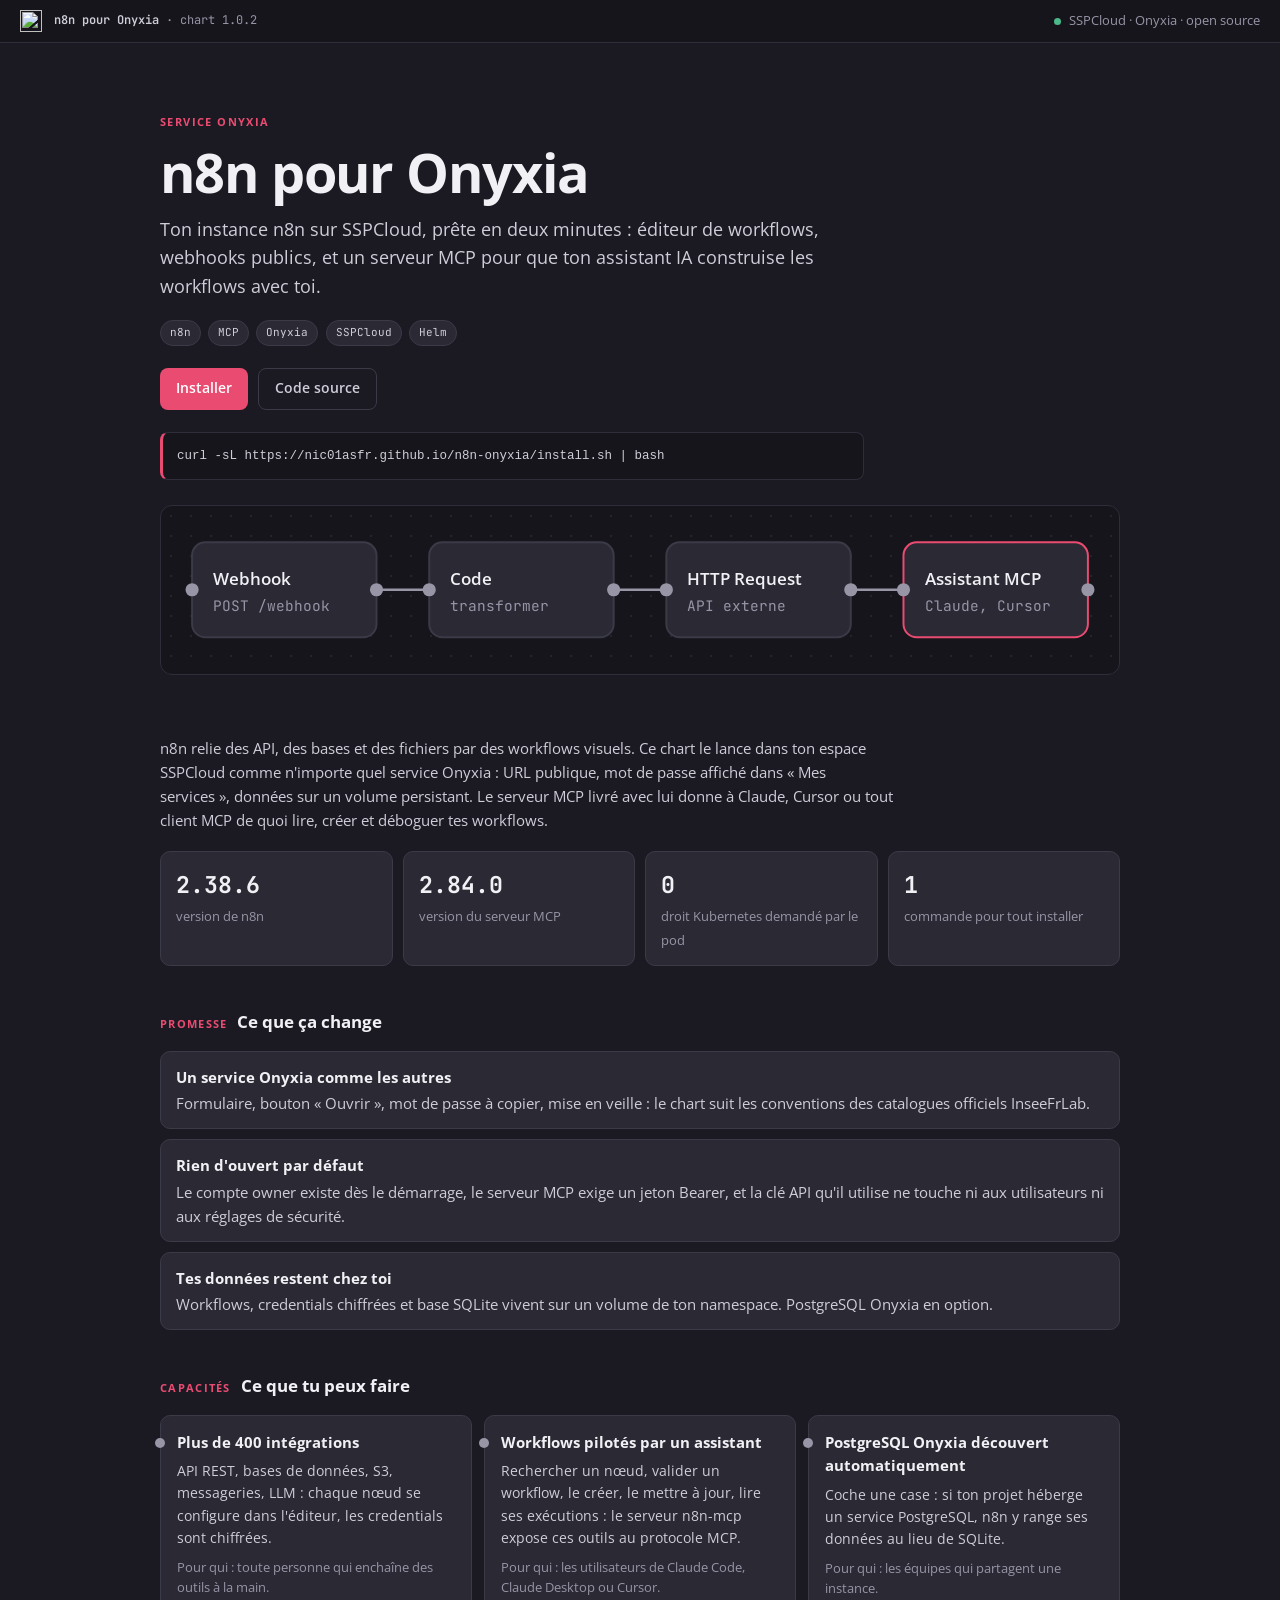
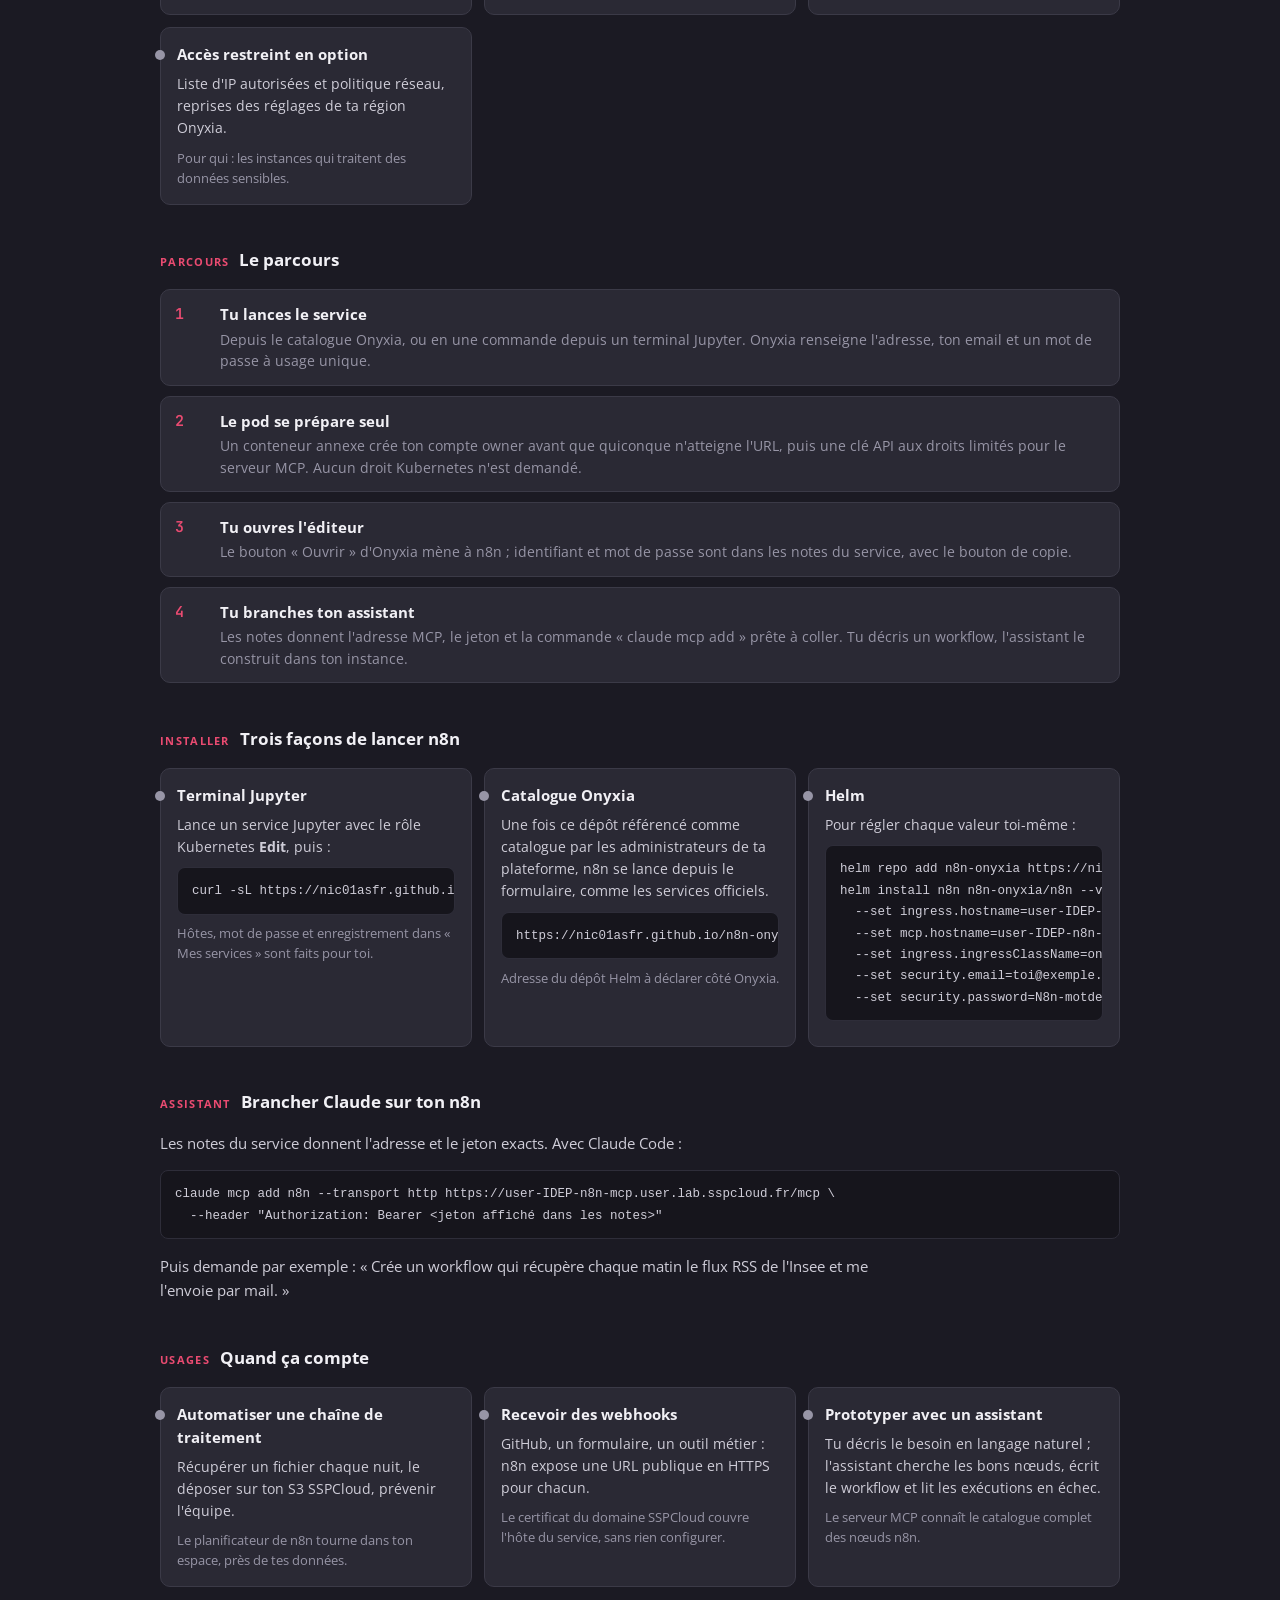
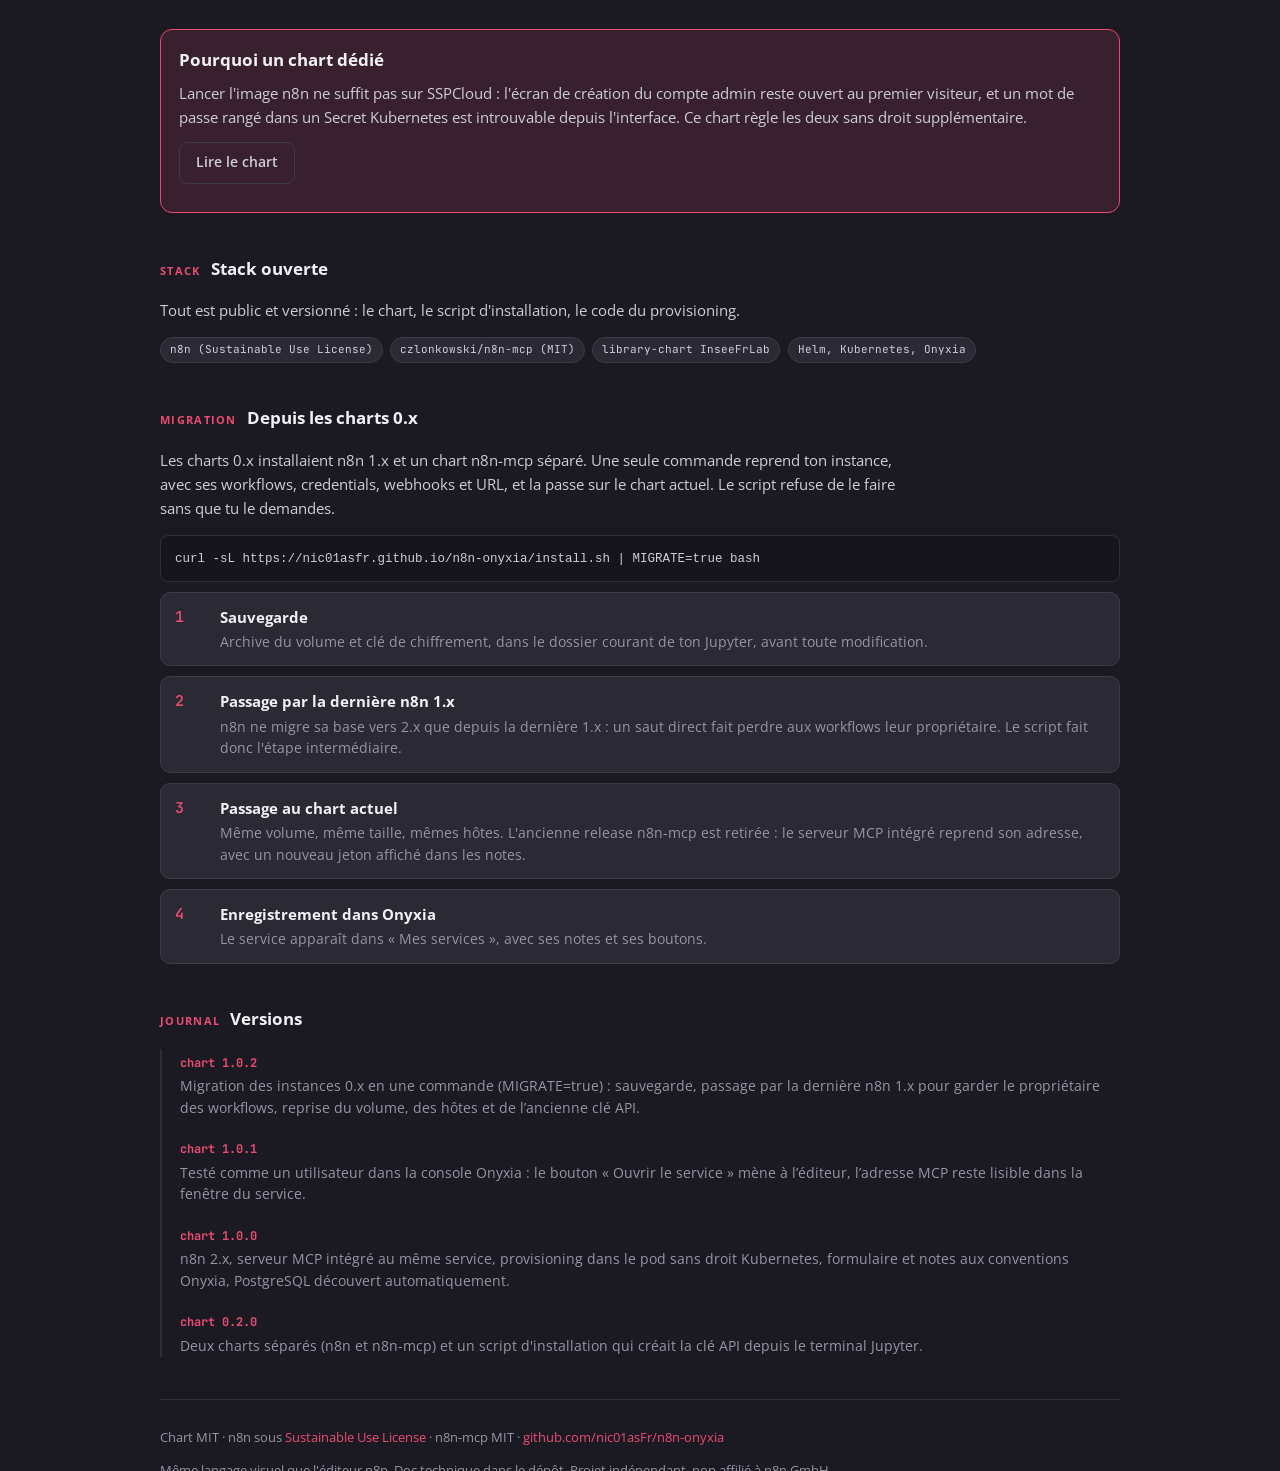
==== commit 11e550c6: "chore: publish charts and site (34c294f4482ce326f2971ee05eb5604f6b18834d) 34c294f4482ce326f2971ee05e" ====
--- a/index.html
+++ b/index.html
@@ -148,7 +148,7 @@
 <body>
   <div class="topbar">
     <img src="assets/n8n.svg" alt="" />
-    <span class="crumb"><b>n8n pour Onyxia</b> · chart 1.0.1</span>
+    <span class="crumb"><b>n8n pour Onyxia</b> · chart 1.0.2</span>
     <span class="status"><span class="dot" aria-hidden="true"></span> SSPCloud · Onyxia · open source</span>
   </div>
   <header class="hero">
@@ -267,7 +267,7 @@
         <h3>Helm</h3>
         <p>Pour régler chaque valeur toi-même :</p>
         <pre class="code"><code>helm repo add n8n-onyxia https://nic01asfr.github.io/n8n-onyxia
-helm install n8n n8n-onyxia/n8n --version 1.0.1 \
+helm install n8n n8n-onyxia/n8n --version 1.0.2 \
   --set ingress.hostname=user-IDEP-n8n.user.lab.sspcloud.fr \
   --set mcp.hostname=user-IDEP-n8n-mcp.user.lab.sspcloud.fr \
   --set ingress.ingressClassName=onyxia \
@@ -315,29 +315,19 @@
   </section>
     <section id="migration">
     <h2><span class="sec-label">Migration</span> Depuis les charts 0.x</h2>
-    <p class="lead">Les charts 0.x installaient n8n 1.x et un chart n8n-mcp séparé. Le passage à n8n 2.x migre la base : le script d'installation refuse donc de mettre à jour une release 0.x sans toi.</p>
+    <p class="lead">Les charts 0.x installaient n8n 1.x et un chart n8n-mcp séparé. Une seule commande reprend ton instance, avec ses workflows, credentials, webhooks et URL, et la passe sur le chart actuel. Le script refuse de le faire sans que tu le demandes.</p>
+    <pre class="code"><code>curl -sL https://nic01asfr.github.io/n8n-onyxia/install.sh | MIGRATE=true bash</code></pre>
     <ol class="steps">
-      <li><span class="n">1</span><div><b>Sauvegarde</b><p>Exporte le volume et la clé de chiffrement.</p></div></li>
-      <li><span class="n">2</span><div><b>Mise à jour en conservant les données</b><p>Les charts 0.x rangeaient les données dans « .n8n/.n8n » : garde ce chemin et la clé existante.</p></div></li>
-      <li><span class="n">3</span><div><b>Nettoyage</b><p>Une fois n8n vérifié, supprime l'ancienne release n8n-mcp.</p></div></li>
+      <li><span class="n">1</span><div><b>Sauvegarde</b><p>Archive du volume et clé de chiffrement, dans le dossier courant de ton Jupyter, avant toute modification.</p></div></li>
+      <li><span class="n">2</span><div><b>Passage par la dernière n8n 1.x</b><p>n8n ne migre sa base vers 2.x que depuis la dernière 1.x : un saut direct fait perdre aux workflows leur propriétaire. Le script fait donc l'étape intermédiaire.</p></div></li>
+      <li><span class="n">3</span><div><b>Passage au chart actuel</b><p>Même volume, même taille, mêmes hôtes. L'ancienne release n8n-mcp est retirée : le serveur MCP intégré reprend son adresse, avec un nouveau jeton affiché dans les notes.</p></div></li>
+      <li><span class="n">4</span><div><b>Enregistrement dans Onyxia</b><p>Le service apparaît dans « Mes services », avec ses notes et ses boutons.</p></div></li>
     </ol>
-    <pre class="code"><code>kubectl exec deploy/n8n -- tar czf - -C /home/node/.n8n . &gt; n8n-backup.tar.gz
-kubectl get secret n8n -o jsonpath='{.data.encryptionKey}' | base64 -d &gt; n8n-encryption-key.txt
-
-helm upgrade n8n n8n-onyxia/n8n \
-  --set n8n.userFolder=/home/node/.n8n \
-  --set n8n.encryptionKey=&quot;$(cat n8n-encryption-key.txt)&quot; \
-  --set ingress.hostname=user-IDEP-n8n.user.lab.sspcloud.fr \
-  --set mcp.hostname=user-IDEP-n8n-mcp.user.lab.sspcloud.fr \
-  --set ingress.ingressClassName=onyxia \
-  --set security.email=toi@exemple.fr \
-  --set persistence.keepOnUninstall=true
-
-helm uninstall n8n-mcp</code></pre>
   </section>
     <section id="journal">
     <h2><span class="sec-label">Journal</span> Versions</h2>
     <div class="journal">
+      <div><b>chart 1.0.2</b><p>Migration des instances 0.x en une commande (MIGRATE=true)&nbsp;: sauvegarde, passage par la dernière n8n 1.x pour garder le propriétaire des workflows, reprise du volume, des hôtes et de l’ancienne clé API.</p></div>
       <div><b>chart 1.0.1</b><p>Testé comme un utilisateur dans la console Onyxia&nbsp;: le bouton «&nbsp;Ouvrir le service&nbsp;» mène à l’éditeur, l’adresse MCP reste lisible dans la fenêtre du service.</p></div>
       <div><b>chart 1.0.0</b><p>n8n 2.x, serveur MCP intégré au même service, provisioning dans le pod sans droit Kubernetes, formulaire et notes aux conventions Onyxia, PostgreSQL découvert automatiquement.</p></div>
       <div><b>chart 0.2.0</b><p>Deux charts séparés (n8n et n8n-mcp) et un script d'installation qui créait la clé API depuis le terminal Jupyter.</p></div>
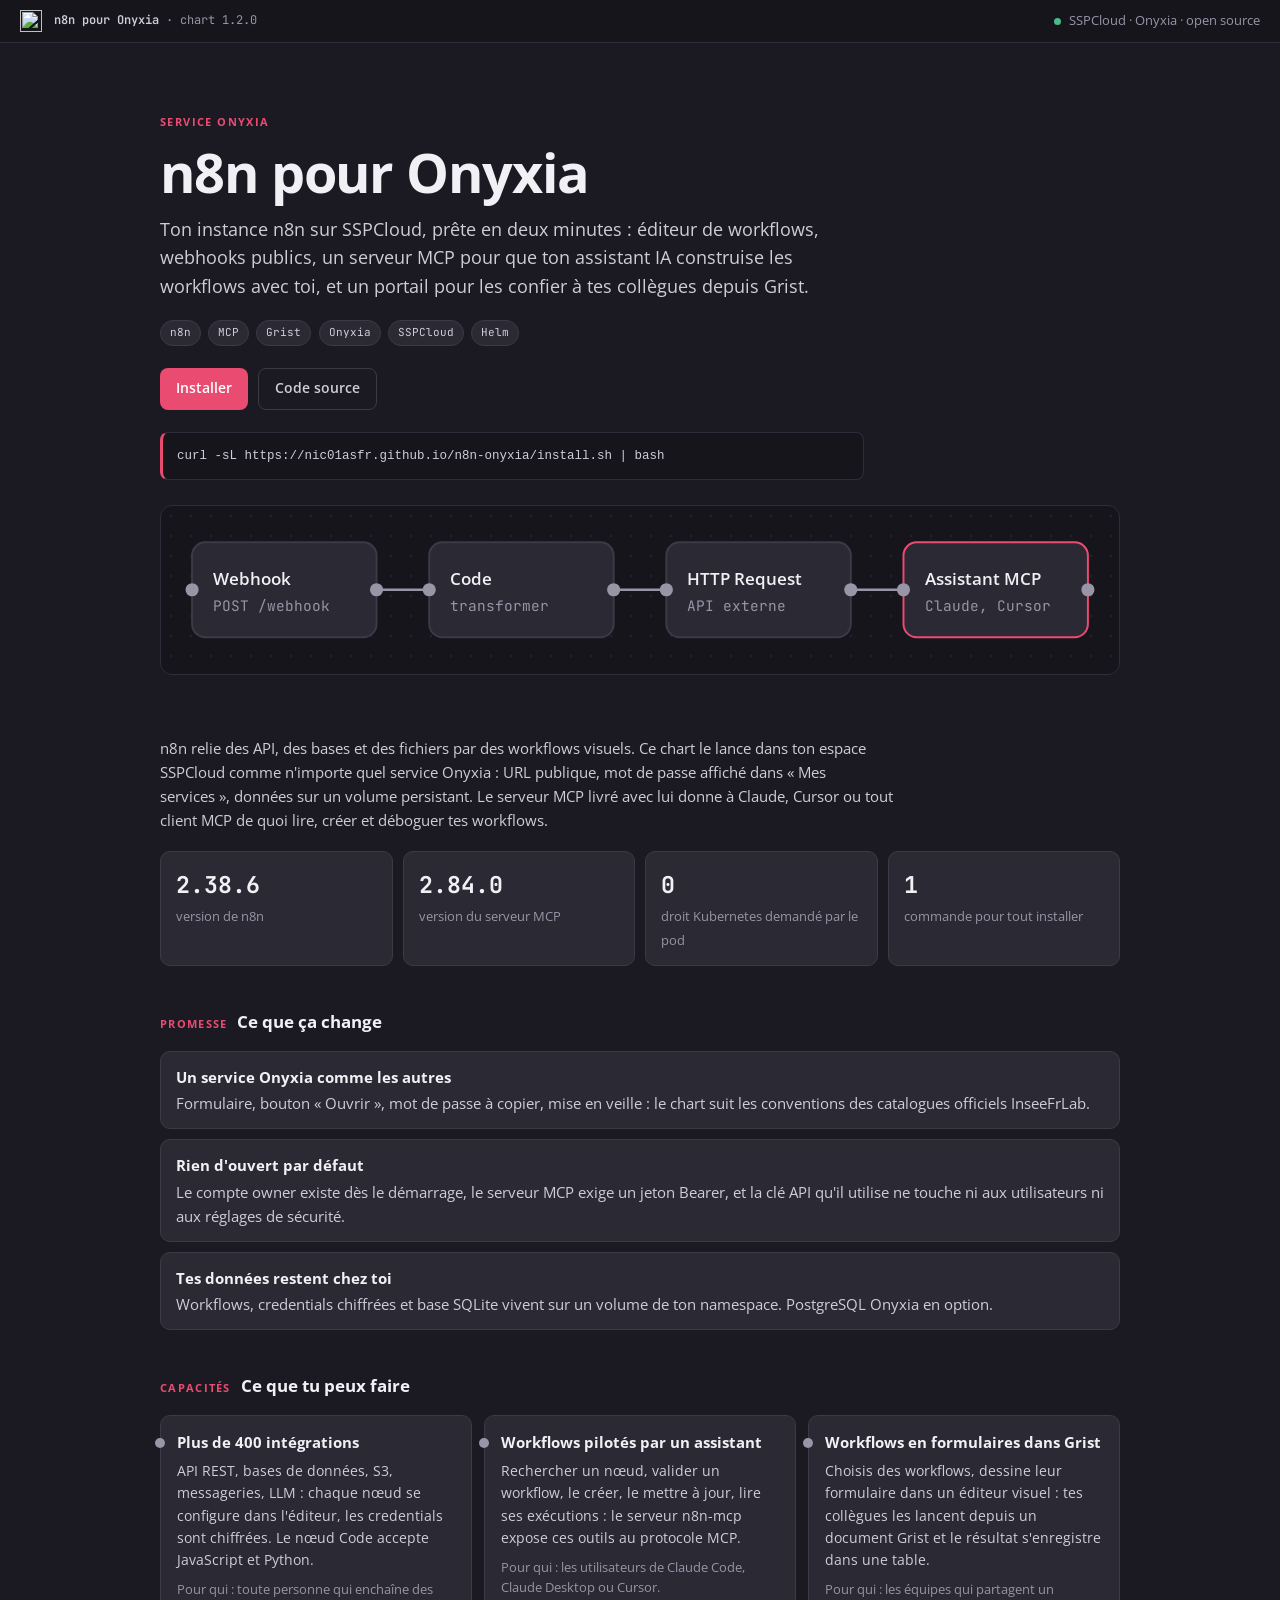
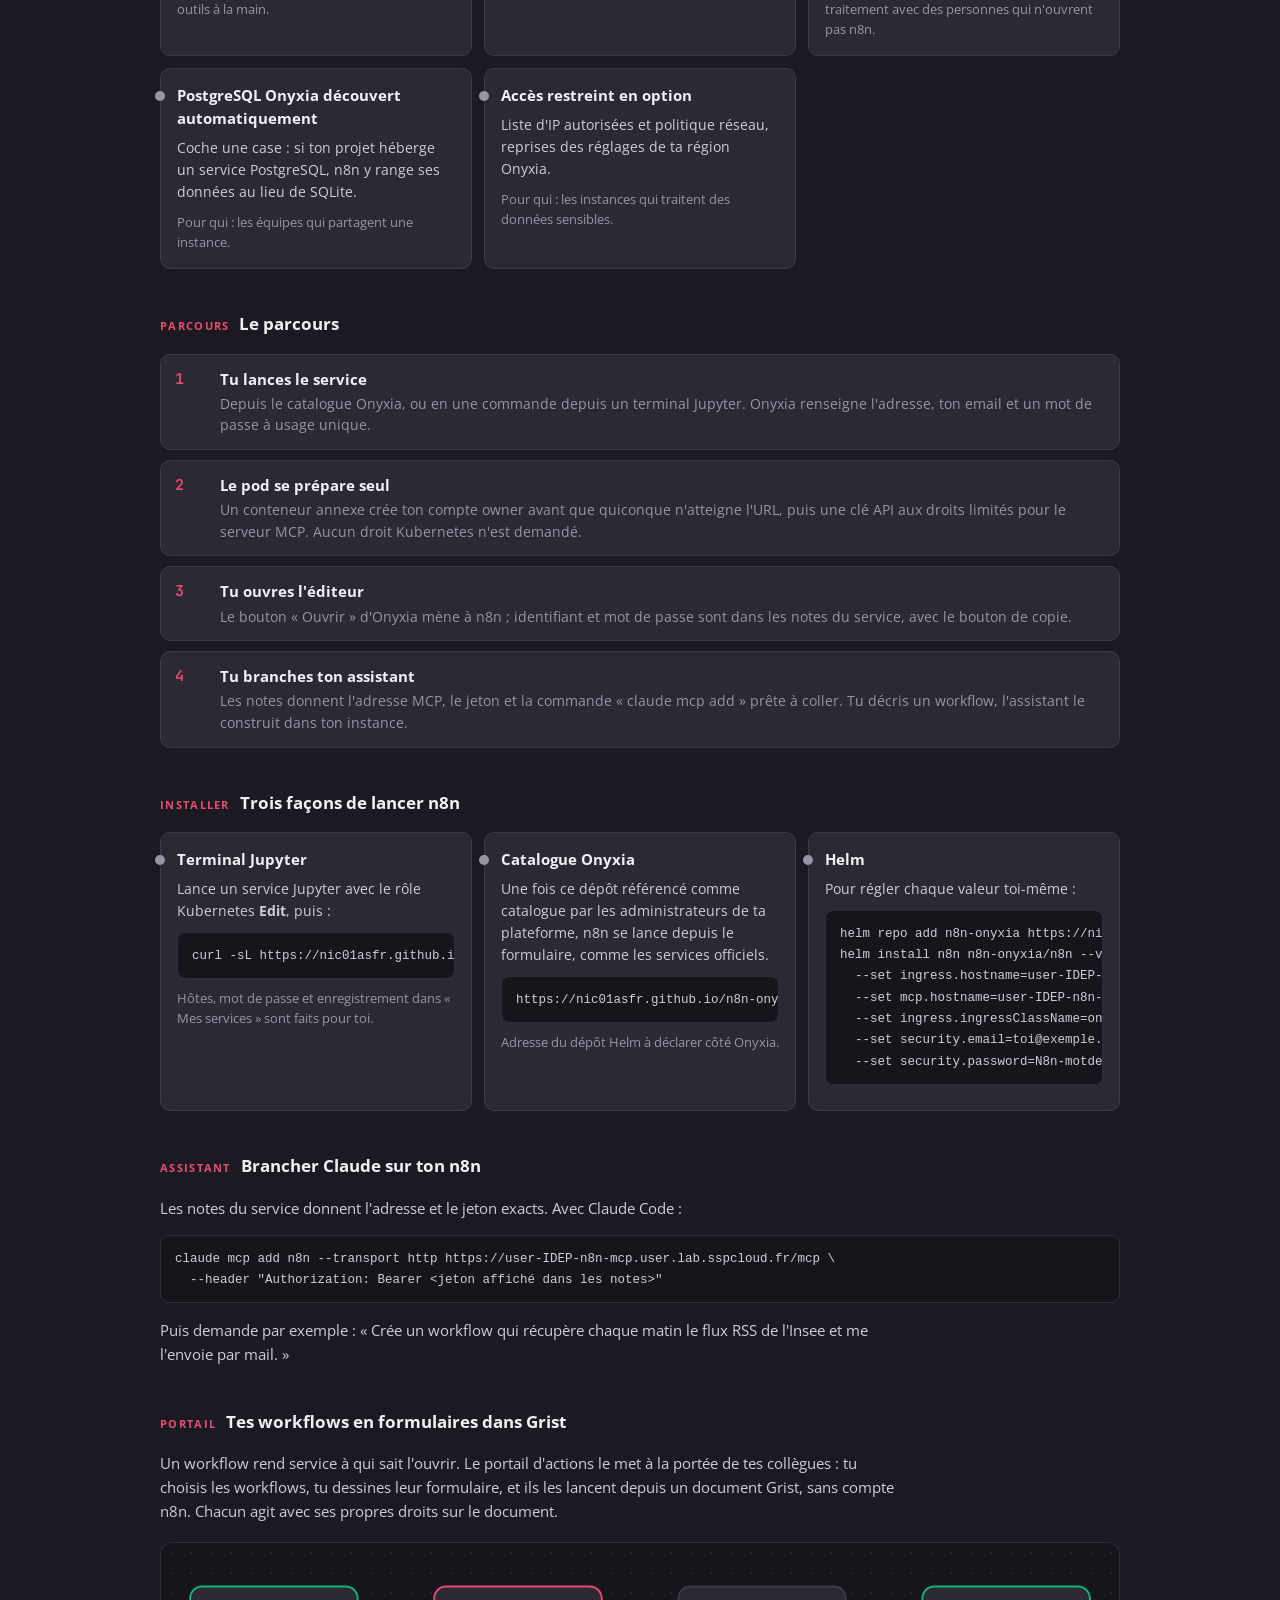
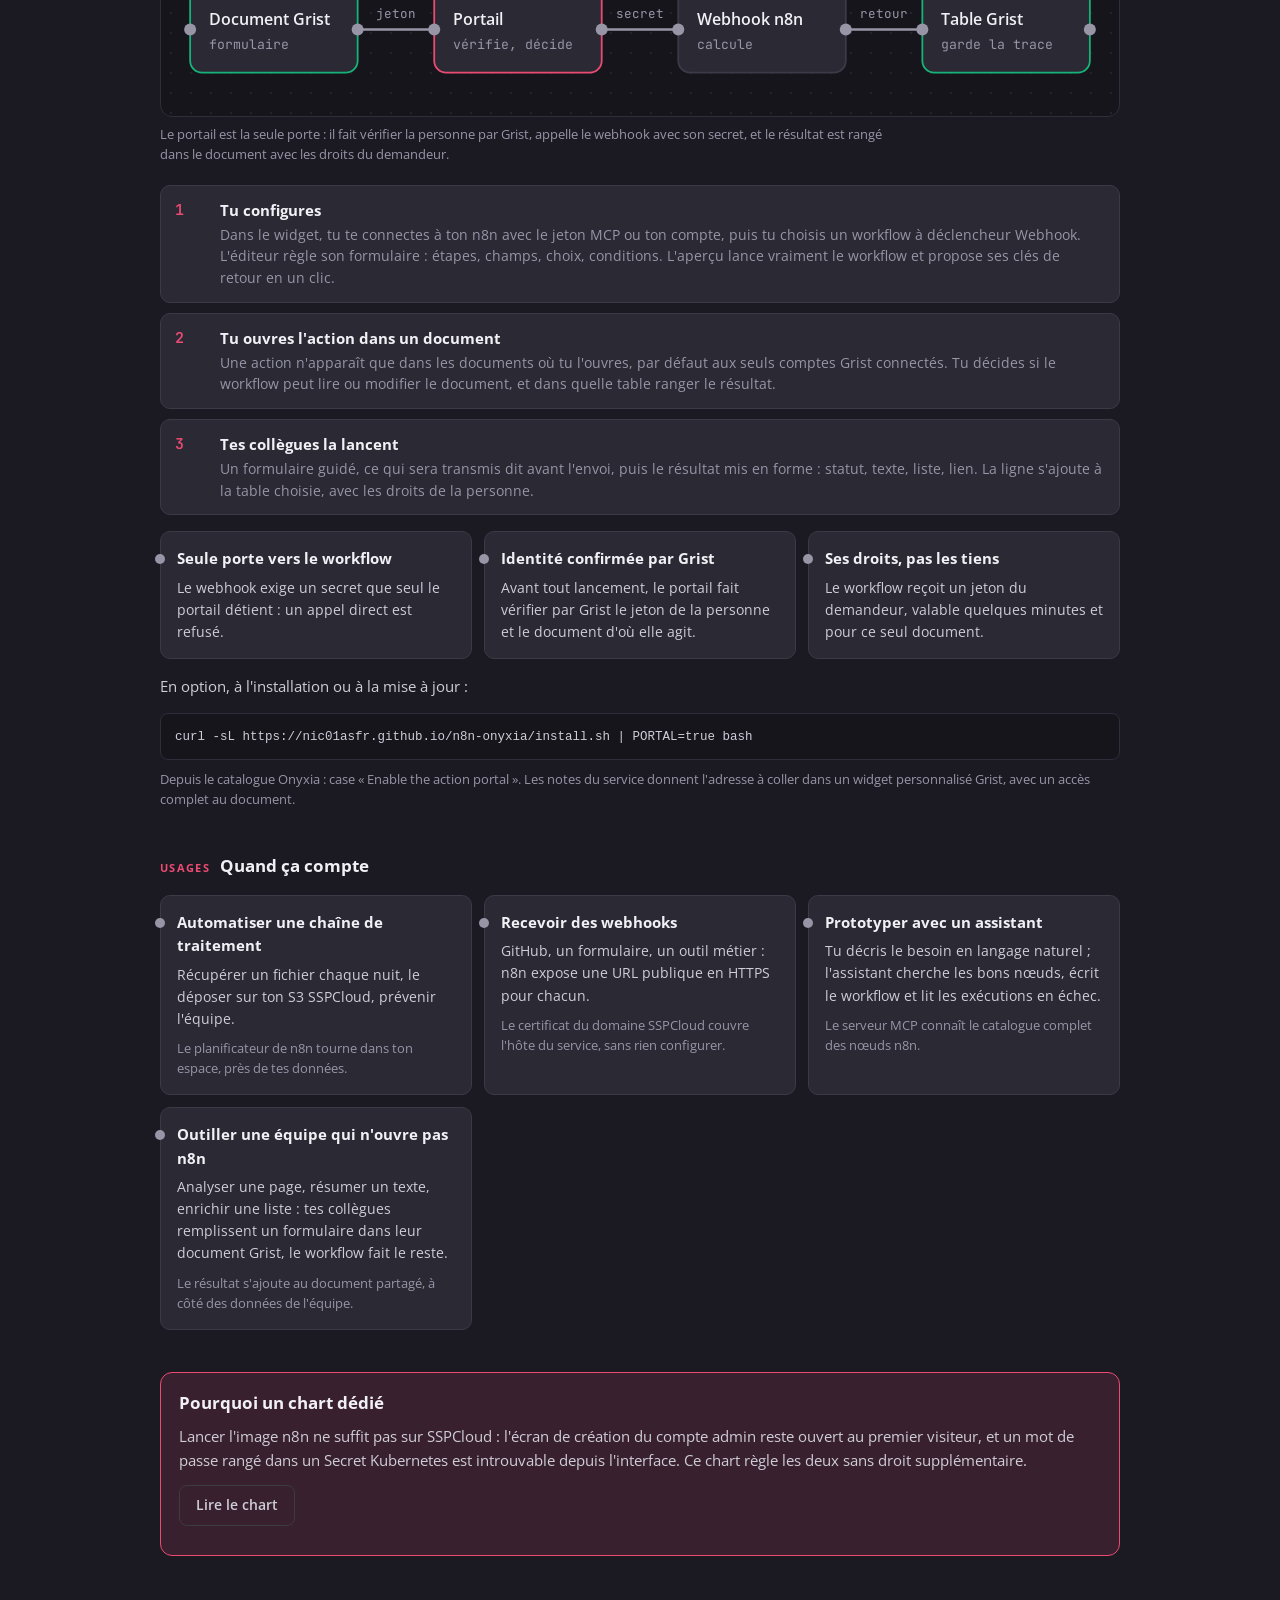
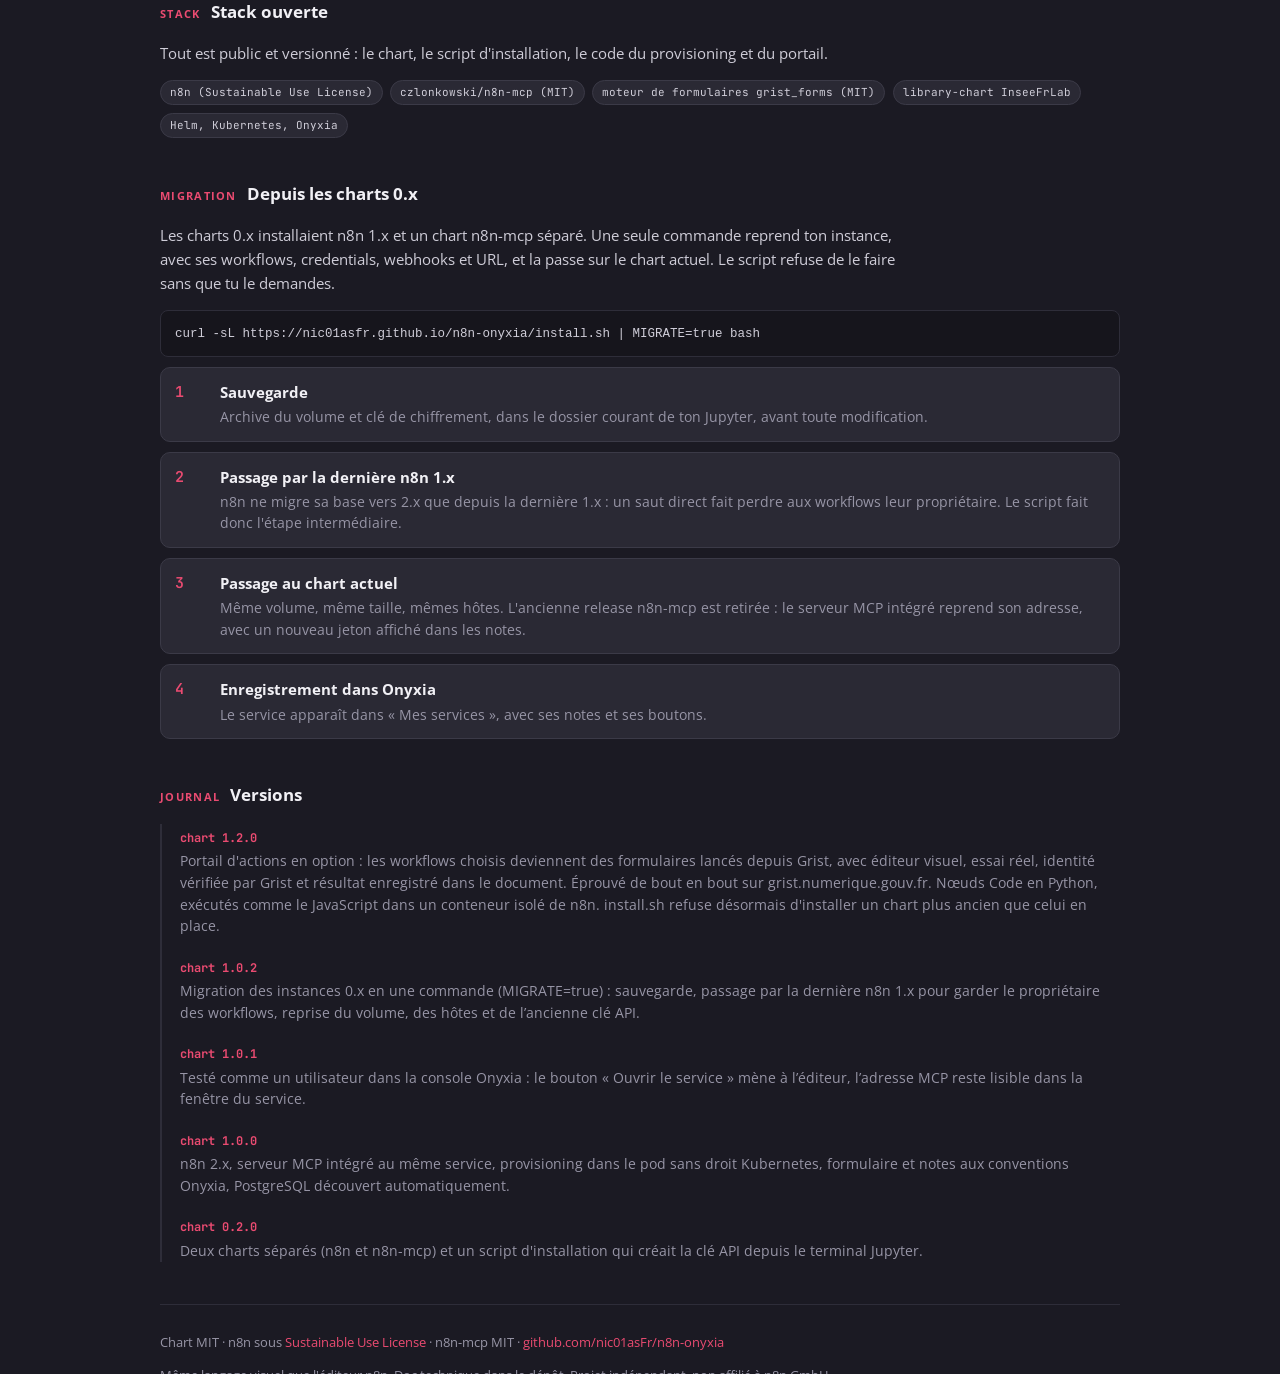
==== commit 8828dafa: "chore: publish charts and site (791cb3a92e6ebfb8cbe40735f0a5b5aec014ec2f) 791cb3a92e6ebfb8cbe40735f0" ====
--- a/index.html
+++ b/index.html
@@ -4,9 +4,9 @@
   <meta charset="utf-8" />
   <meta name="viewport" content="width=device-width, initial-scale=1" />
   <title>n8n pour Onyxia</title>
-  <meta name="description" content="Ton instance n8n sur SSPCloud, prête en deux minutes&nbsp;: éditeur de workflows, webhooks publics, et un serveur MCP pour que ton assistant IA construise les workflows avec toi." />
+  <meta name="description" content="Ton instance n8n sur SSPCloud, prête en deux minutes&nbsp;: éditeur de workflows, webhooks publics, un serveur MCP pour que ton assistant IA construise les workflows avec toi, et un portail pour les confier à tes collègues depuis Grist." />
   <meta property="og:title" content="n8n pour Onyxia" />
-  <meta property="og:description" content="Ton instance n8n sur SSPCloud, prête en deux minutes&nbsp;: éditeur de workflows, webhooks publics, et un serveur MCP pour que ton assistant IA construise les workflows avec toi." />
+  <meta property="og:description" content="Ton instance n8n sur SSPCloud, prête en deux minutes&nbsp;: éditeur de workflows, webhooks publics, un serveur MCP pour que ton assistant IA construise les workflows avec toi, et un portail pour les confier à tes collègues depuis Grist." />
   <meta property="og:type" content="website" />
   <meta name="theme-color" content="#1b1a23" />
   <link rel="canonical" href="https://nic01asfr.github.io/n8n-onyxia/" />
@@ -31,6 +31,8 @@
       --muted: #9795a6;
       --line: #2e2d39;
       --ok: #4bb98a;
+      /* Vert de Grist, pour ce qui se passe dans le document. */
+      --grist: #16b378;
     }
     * { box-sizing: border-box; }
     html { scroll-behavior: smooth; }
@@ -88,6 +90,10 @@
     .canvas svg { display: block; min-width: 640px; width: 100%; height: auto; }
     .nd { fill: var(--node); stroke: var(--node-line); stroke-width: 1.5; }
     .nd-accent { stroke: var(--accent); }
+    .nd-grist { stroke: var(--grist); }
+    .ed-t { fill: var(--muted); font: 10.5px "JetBrains Mono", monospace; text-anchor: middle; }
+    .schema { margin: 1.2rem 0 1.2rem; }
+    .apercu figcaption { margin-top: 0.5rem; color: var(--muted); font-size: 12.5px; max-width: 46rem; }
     .port { fill: var(--muted); }
     .edge { stroke: var(--muted); stroke-width: 2; fill: none; }
     .nd-t { fill: var(--ink); font: 600 13px "Open Sans", sans-serif; }
@@ -148,15 +154,15 @@
 <body>
   <div class="topbar">
     <img src="assets/n8n.svg" alt="" />
-    <span class="crumb"><b>n8n pour Onyxia</b> · chart 1.0.2</span>
+    <span class="crumb"><b>n8n pour Onyxia</b> · chart 1.2.0</span>
     <span class="status"><span class="dot" aria-hidden="true"></span> SSPCloud · Onyxia · open source</span>
   </div>
   <header class="hero">
     <div class="wrap">
       <p class="eyebrow">Service Onyxia</p>
       <h1 class="brand">n8n pour Onyxia</h1>
-      <p class="pitch">Ton instance n8n sur SSPCloud, prête en deux minutes&nbsp;: éditeur de workflows, webhooks publics, et un serveur MCP pour que ton assistant IA construise les workflows avec toi.</p>
-      <div class="tags"><span class="tag">n8n</span><span class="tag">MCP</span><span class="tag">Onyxia</span><span class="tag">SSPCloud</span><span class="tag">Helm</span></div>
+      <p class="pitch">Ton instance n8n sur SSPCloud, prête en deux minutes&nbsp;: éditeur de workflows, webhooks publics, un serveur MCP pour que ton assistant IA construise les workflows avec toi, et un portail pour les confier à tes collègues depuis Grist.</p>
+      <div class="tags"><span class="tag">n8n</span><span class="tag">MCP</span><span class="tag">Grist</span><span class="tag">Onyxia</span><span class="tag">SSPCloud</span><span class="tag">Helm</span></div>
       <div class="cta">
         <a class="btn primary" href="#installer">Installer</a>
         <a class="btn ghost" href="https://github.com/nic01asFr/n8n-onyxia">Code source</a>
@@ -219,13 +225,18 @@
     <div class="grid">
       <article class="node-card">
         <h3>Plus de 400 intégrations</h3>
-        <p>API REST, bases de données, S3, messageries, LLM&nbsp;: chaque nœud se configure dans l'éditeur, les credentials sont chiffrées.</p>
+        <p>API REST, bases de données, S3, messageries, LLM&nbsp;: chaque nœud se configure dans l'éditeur, les credentials sont chiffrées. Le nœud Code accepte JavaScript et Python.</p>
         <p class="note">Pour qui&nbsp;: toute personne qui enchaîne des outils à la main.</p>
       </article>
       <article class="node-card">
         <h3>Workflows pilotés par un assistant</h3>
         <p>Rechercher un nœud, valider un workflow, le créer, le mettre à jour, lire ses exécutions&nbsp;: le serveur n8n-mcp expose ces outils au protocole MCP.</p>
         <p class="note">Pour qui&nbsp;: les utilisateurs de Claude Code, Claude Desktop ou Cursor.</p>
+      </article>
+      <article class="node-card">
+        <h3>Workflows en formulaires dans Grist</h3>
+        <p>Choisis des workflows, dessine leur formulaire dans un éditeur visuel&nbsp;: tes collègues les lancent depuis un document Grist et le résultat s'enregistre dans une table.</p>
+        <p class="note">Pour qui&nbsp;: les équipes qui partagent un traitement avec des personnes qui n'ouvrent pas n8n.</p>
       </article>
       <article class="node-card">
         <h3>PostgreSQL Onyxia découvert automatiquement</h3>
@@ -267,7 +278,7 @@
         <h3>Helm</h3>
         <p>Pour régler chaque valeur toi-même :</p>
         <pre class="code"><code>helm repo add n8n-onyxia https://nic01asfr.github.io/n8n-onyxia
-helm install n8n n8n-onyxia/n8n --version 1.0.2 \
+helm install n8n n8n-onyxia/n8n --version 1.2.0 \
   --set ingress.hostname=user-IDEP-n8n.user.lab.sspcloud.fr \
   --set mcp.hostname=user-IDEP-n8n-mcp.user.lab.sspcloud.fr \
   --set ingress.ingressClassName=onyxia \
@@ -283,6 +294,70 @@
   --header &quot;Authorization: Bearer &lt;jeton affiché dans les notes&gt;&quot;</code></pre>
     <p class="lead">Puis demande par exemple : « Crée un workflow qui récupère chaque matin le flux RSS de l'Insee et me l'envoie par mail. »</p>
   </section>
+    <section id="portail">
+    <h2><span class="sec-label">Portail</span> Tes workflows en formulaires dans Grist</h2>
+    <p class="lead">Un workflow rend service à qui sait l'ouvrir. Le portail d'actions le met à la portée de tes collègues&nbsp;: tu choisis les workflows, tu dessines leur formulaire, et ils les lancent depuis un document Grist, sans compte n8n. Chacun agit avec ses propres droits sur le document.</p>
+    <figure class="apercu schema">
+      <div class="canvas">
+        <svg viewBox="0 0 784 128" role="img" aria-label="Le portail est la seule porte&nbsp;: il fait vérifier la personne par Grist, appelle le webhook avec son secret, et le résultat est rangé dans le document avec les droits du demandeur.">
+          
+      <path d="M156 64 L 220 64" class="edge"/>
+      <text x="188" y="54" class="ed-t">jeton</text>
+      <path d="M360 64 L 424 64" class="edge"/>
+      <text x="392" y="54" class="ed-t">secret</text>
+      <path d="M564 64 L 628 64" class="edge"/>
+      <text x="596" y="54" class="ed-t">retour</text>
+      <g transform="translate(16 28)">
+        <rect width="140" height="72" rx="10" class="nd nd-grist"/>
+        <circle cx="0" cy="36" r="5" class="port"/><circle cx="140" cy="36" r="5" class="port"/>
+        <text x="16" y="32" class="nd-t">Document Grist</text>
+        <text x="16" y="52" class="nd-s">formulaire</text>
+      </g>
+      <g transform="translate(220 28)">
+        <rect width="140" height="72" rx="10" class="nd nd-accent"/>
+        <circle cx="0" cy="36" r="5" class="port"/><circle cx="140" cy="36" r="5" class="port"/>
+        <text x="16" y="32" class="nd-t">Portail</text>
+        <text x="16" y="52" class="nd-s">vérifie, décide</text>
+      </g>
+      <g transform="translate(424 28)">
+        <rect width="140" height="72" rx="10" class="nd"/>
+        <circle cx="0" cy="36" r="5" class="port"/><circle cx="140" cy="36" r="5" class="port"/>
+        <text x="16" y="32" class="nd-t">Webhook n8n</text>
+        <text x="16" y="52" class="nd-s">calcule</text>
+      </g>
+      <g transform="translate(628 28)">
+        <rect width="140" height="72" rx="10" class="nd nd-grist"/>
+        <circle cx="0" cy="36" r="5" class="port"/><circle cx="140" cy="36" r="5" class="port"/>
+        <text x="16" y="32" class="nd-t">Table Grist</text>
+        <text x="16" y="52" class="nd-s">garde la trace</text>
+      </g>
+        </svg>
+      </div>
+      <figcaption>Le portail est la seule porte&nbsp;: il fait vérifier la personne par Grist, appelle le webhook avec son secret, et le résultat est rangé dans le document avec les droits du demandeur.</figcaption>
+    </figure>
+    <ol class="steps">
+      <li><span class="n">1</span><div><b>Tu configures</b><p>Dans le widget, tu te connectes à ton n8n avec le jeton MCP ou ton compte, puis tu choisis un workflow à déclencheur Webhook. L'éditeur règle son formulaire&nbsp;: étapes, champs, choix, conditions. L'aperçu lance vraiment le workflow et propose ses clés de retour en un clic.</p></div></li>
+      <li><span class="n">2</span><div><b>Tu ouvres l'action dans un document</b><p>Une action n'apparaît que dans les documents où tu l'ouvres, par défaut aux seuls comptes Grist connectés. Tu décides si le workflow peut lire ou modifier le document, et dans quelle table ranger le résultat.</p></div></li>
+      <li><span class="n">3</span><div><b>Tes collègues la lancent</b><p>Un formulaire guidé, ce qui sera transmis dit avant l'envoi, puis le résultat mis en forme&nbsp;: statut, texte, liste, lien. La ligne s'ajoute à la table choisie, avec les droits de la personne.</p></div></li>
+    </ol>
+    <div class="grid">
+      <article class="node-card">
+        <h3>Seule porte vers le workflow</h3>
+        <p>Le webhook exige un secret que seul le portail détient&nbsp;: un appel direct est refusé.</p>
+      </article>
+      <article class="node-card">
+        <h3>Identité confirmée par Grist</h3>
+        <p>Avant tout lancement, le portail fait vérifier par Grist le jeton de la personne et le document d'où elle agit.</p>
+      </article>
+      <article class="node-card">
+        <h3>Ses droits, pas les tiens</h3>
+        <p>Le workflow reçoit un jeton du demandeur, valable quelques minutes et pour ce seul document.</p>
+      </article>
+    </div>
+    <p class="lead">En option, à l'installation ou à la mise à jour :</p>
+    <pre class="code"><code>curl -sL https://nic01asfr.github.io/n8n-onyxia/install.sh | PORTAL=true bash</code></pre>
+    <p class="note">Depuis le catalogue Onyxia : case « Enable the action portal ». Les notes du service donnent l'adresse à coller dans un widget personnalisé Grist, avec un accès complet au document.</p>
+  </section>
     <section id="usages">
     <h2><span class="sec-label">Usages</span> Quand ça compte</h2>
     <div class="grid">
@@ -300,6 +375,11 @@
         <h3>Prototyper avec un assistant</h3>
         <p>Tu décris le besoin en langage naturel&nbsp;; l'assistant cherche les bons nœuds, écrit le workflow et lit les exécutions en échec.</p>
         <p class="note">Le serveur MCP connaît le catalogue complet des nœuds n8n.</p>
+      </article>
+      <article class="node-card">
+        <h3>Outiller une équipe qui n'ouvre pas n8n</h3>
+        <p>Analyser une page, résumer un texte, enrichir une liste&nbsp;: tes collègues remplissent un formulaire dans leur document Grist, le workflow fait le reste.</p>
+        <p class="note">Le résultat s'ajoute au document partagé, à côté des données de l'équipe.</p>
       </article>
     </div>
   </section>
@@ -310,8 +390,8 @@
   </aside>
     <section id="stack">
     <h2><span class="sec-label">Stack</span> Stack ouverte</h2>
-    <p class="lead">Tout est public et versionné&nbsp;: le chart, le script d'installation, le code du provisioning.</p>
-    <div class="tags"><span class="tag">n8n (Sustainable Use License)</span><span class="tag">czlonkowski/n8n-mcp (MIT)</span><span class="tag">library-chart InseeFrLab</span><span class="tag">Helm, Kubernetes, Onyxia</span></div>
+    <p class="lead">Tout est public et versionné&nbsp;: le chart, le script d'installation, le code du provisioning et du portail.</p>
+    <div class="tags"><span class="tag">n8n (Sustainable Use License)</span><span class="tag">czlonkowski/n8n-mcp (MIT)</span><span class="tag">moteur de formulaires grist_forms (MIT)</span><span class="tag">library-chart InseeFrLab</span><span class="tag">Helm, Kubernetes, Onyxia</span></div>
   </section>
     <section id="migration">
     <h2><span class="sec-label">Migration</span> Depuis les charts 0.x</h2>
@@ -327,6 +407,7 @@
     <section id="journal">
     <h2><span class="sec-label">Journal</span> Versions</h2>
     <div class="journal">
+      <div><b>chart 1.2.0</b><p>Portail d'actions en option&nbsp;: les workflows choisis deviennent des formulaires lancés depuis Grist, avec éditeur visuel, essai réel, identité vérifiée par Grist et résultat enregistré dans le document. Éprouvé de bout en bout sur grist.numerique.gouv.fr. Nœuds Code en Python, exécutés comme le JavaScript dans un conteneur isolé de n8n. install.sh refuse désormais d'installer un chart plus ancien que celui en place.</p></div>
       <div><b>chart 1.0.2</b><p>Migration des instances 0.x en une commande (MIGRATE=true)&nbsp;: sauvegarde, passage par la dernière n8n 1.x pour garder le propriétaire des workflows, reprise du volume, des hôtes et de l’ancienne clé API.</p></div>
       <div><b>chart 1.0.1</b><p>Testé comme un utilisateur dans la console Onyxia&nbsp;: le bouton «&nbsp;Ouvrir le service&nbsp;» mène à l’éditeur, l’adresse MCP reste lisible dans la fenêtre du service.</p></div>
       <div><b>chart 1.0.0</b><p>n8n 2.x, serveur MCP intégré au même service, provisioning dans le pod sans droit Kubernetes, formulaire et notes aux conventions Onyxia, PostgreSQL découvert automatiquement.</p></div>
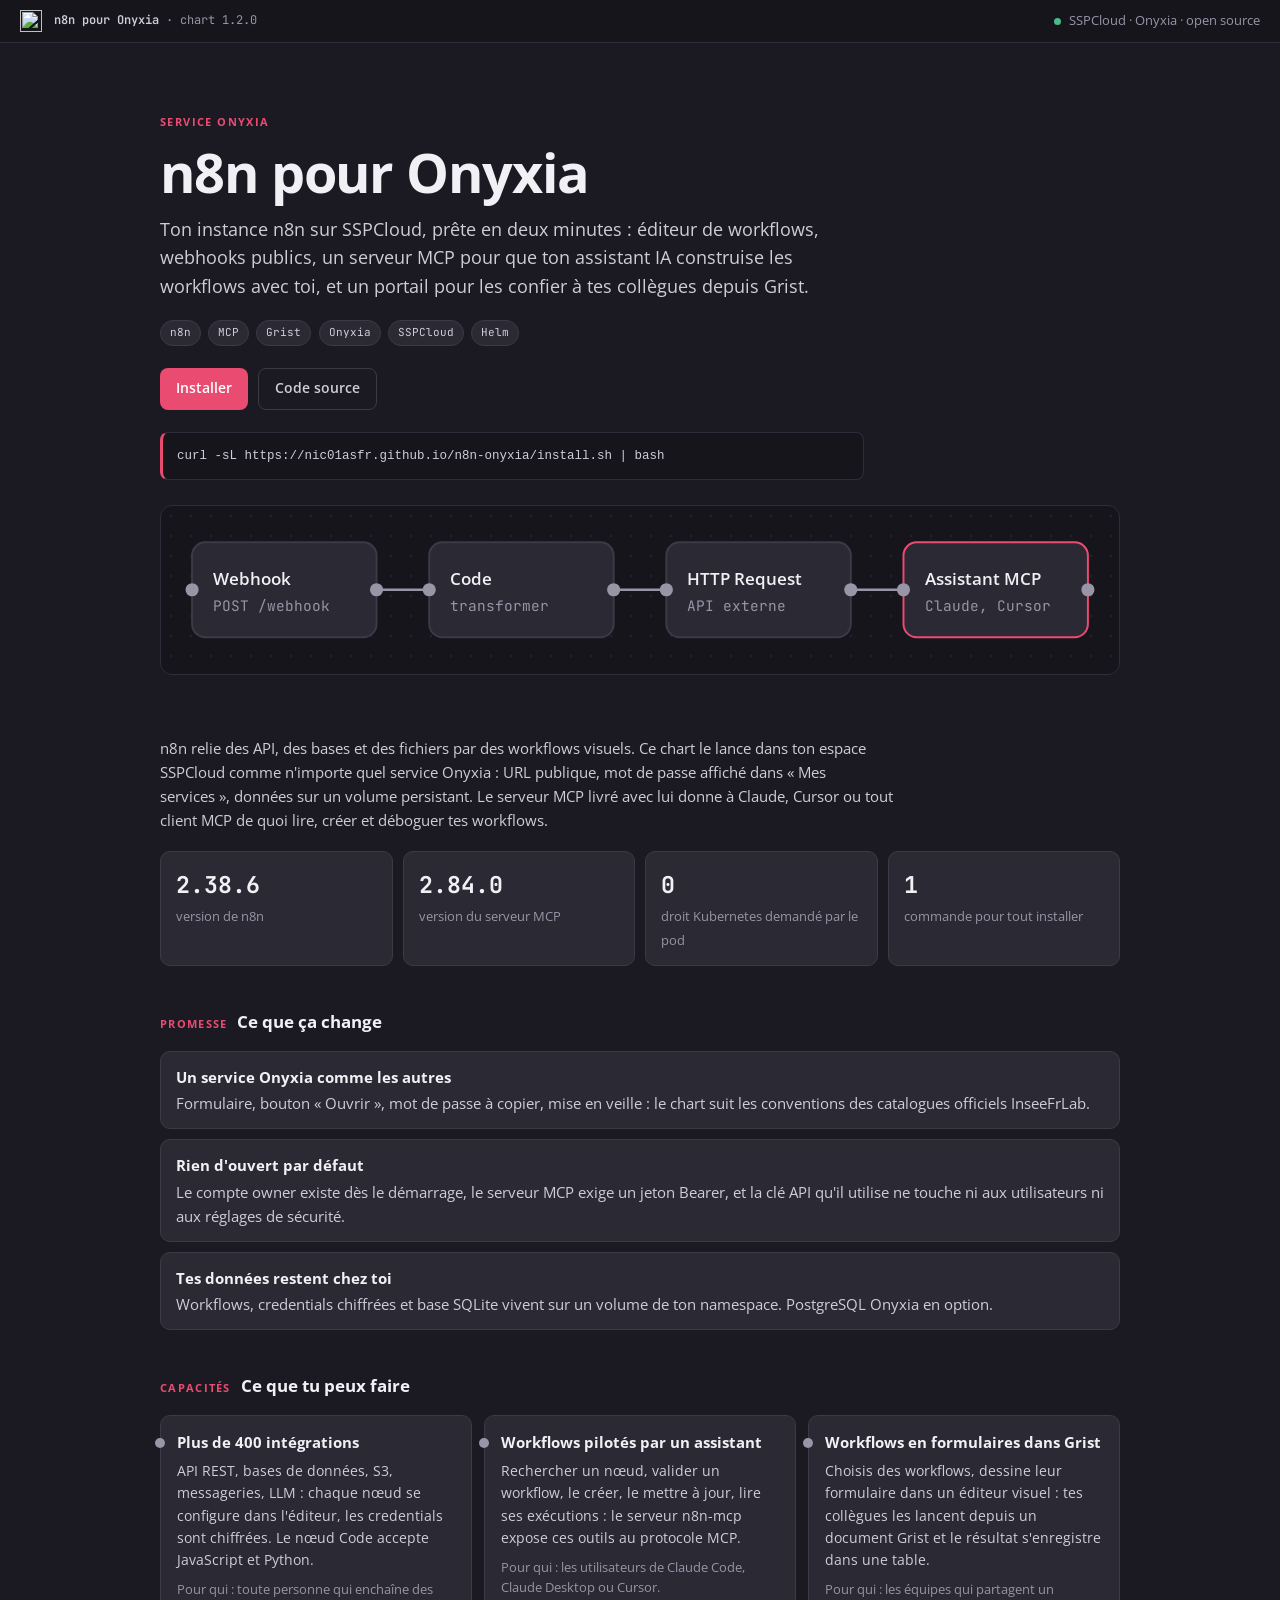
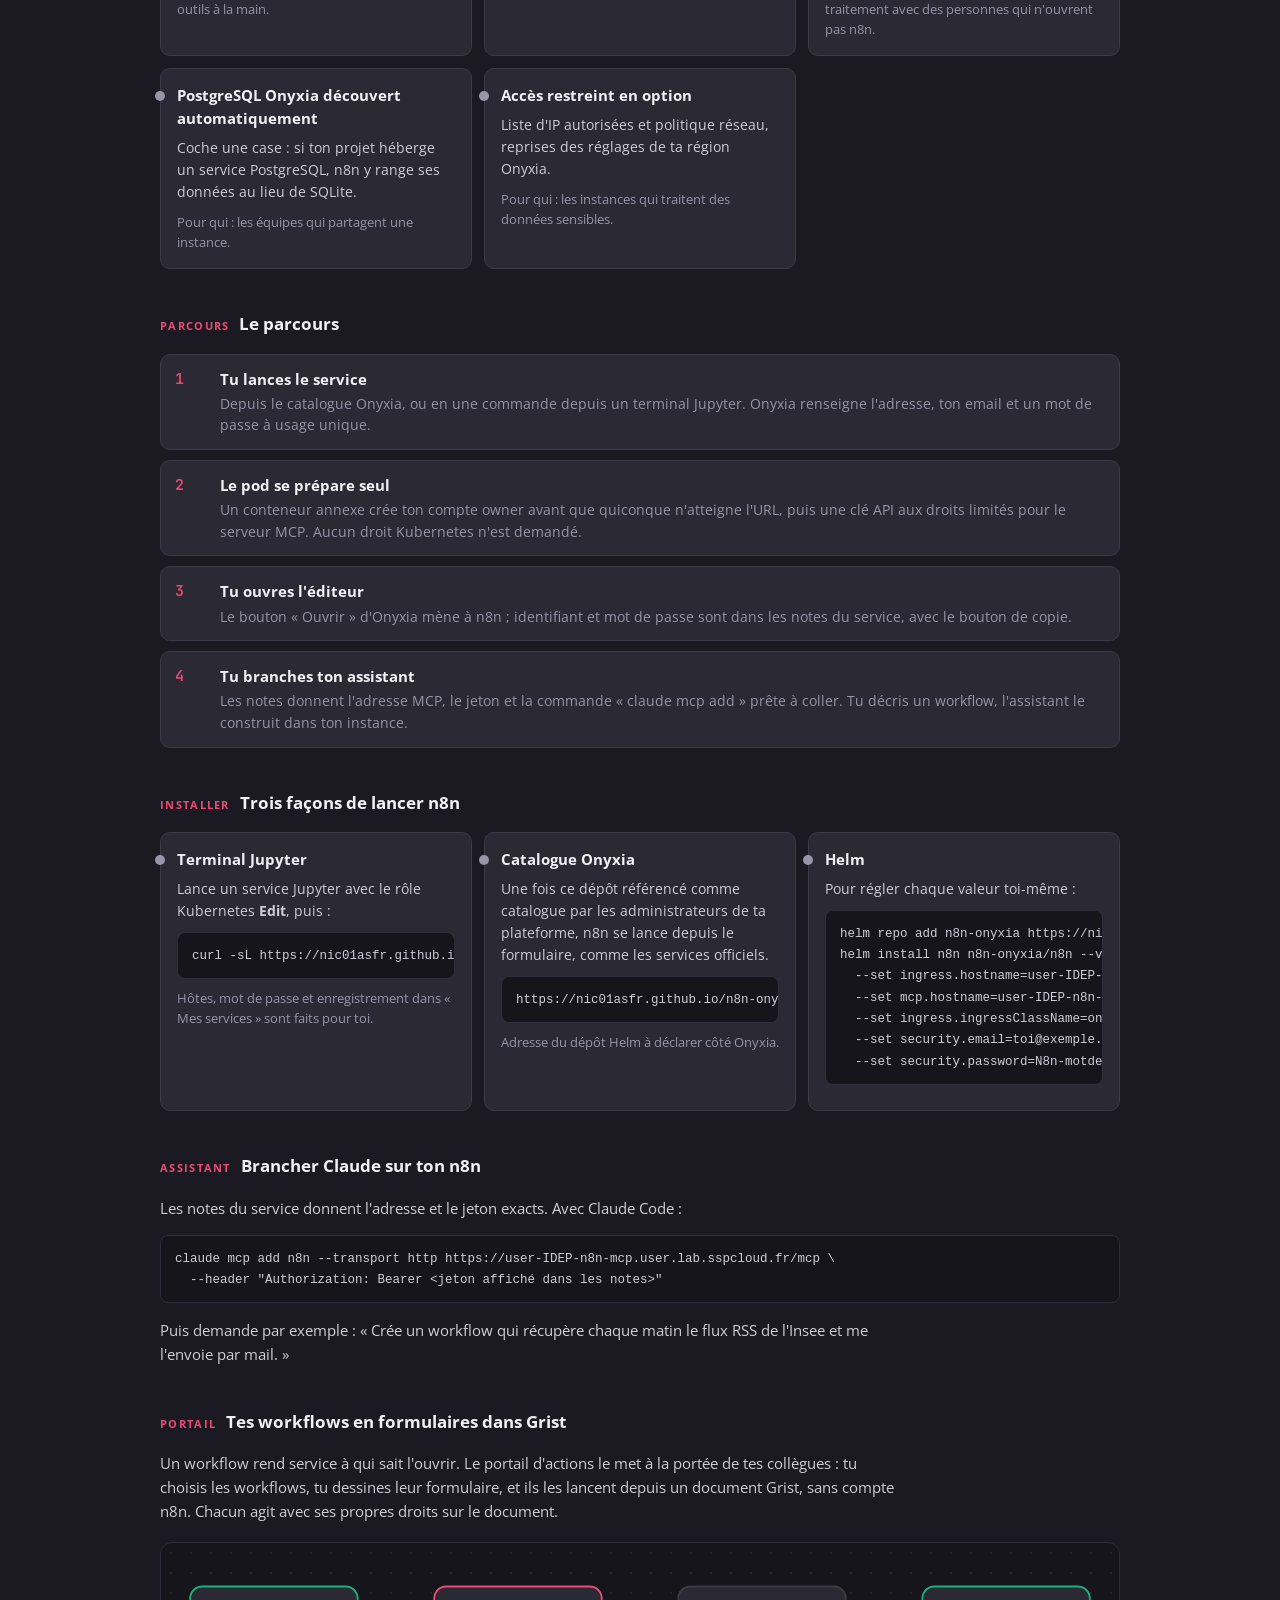
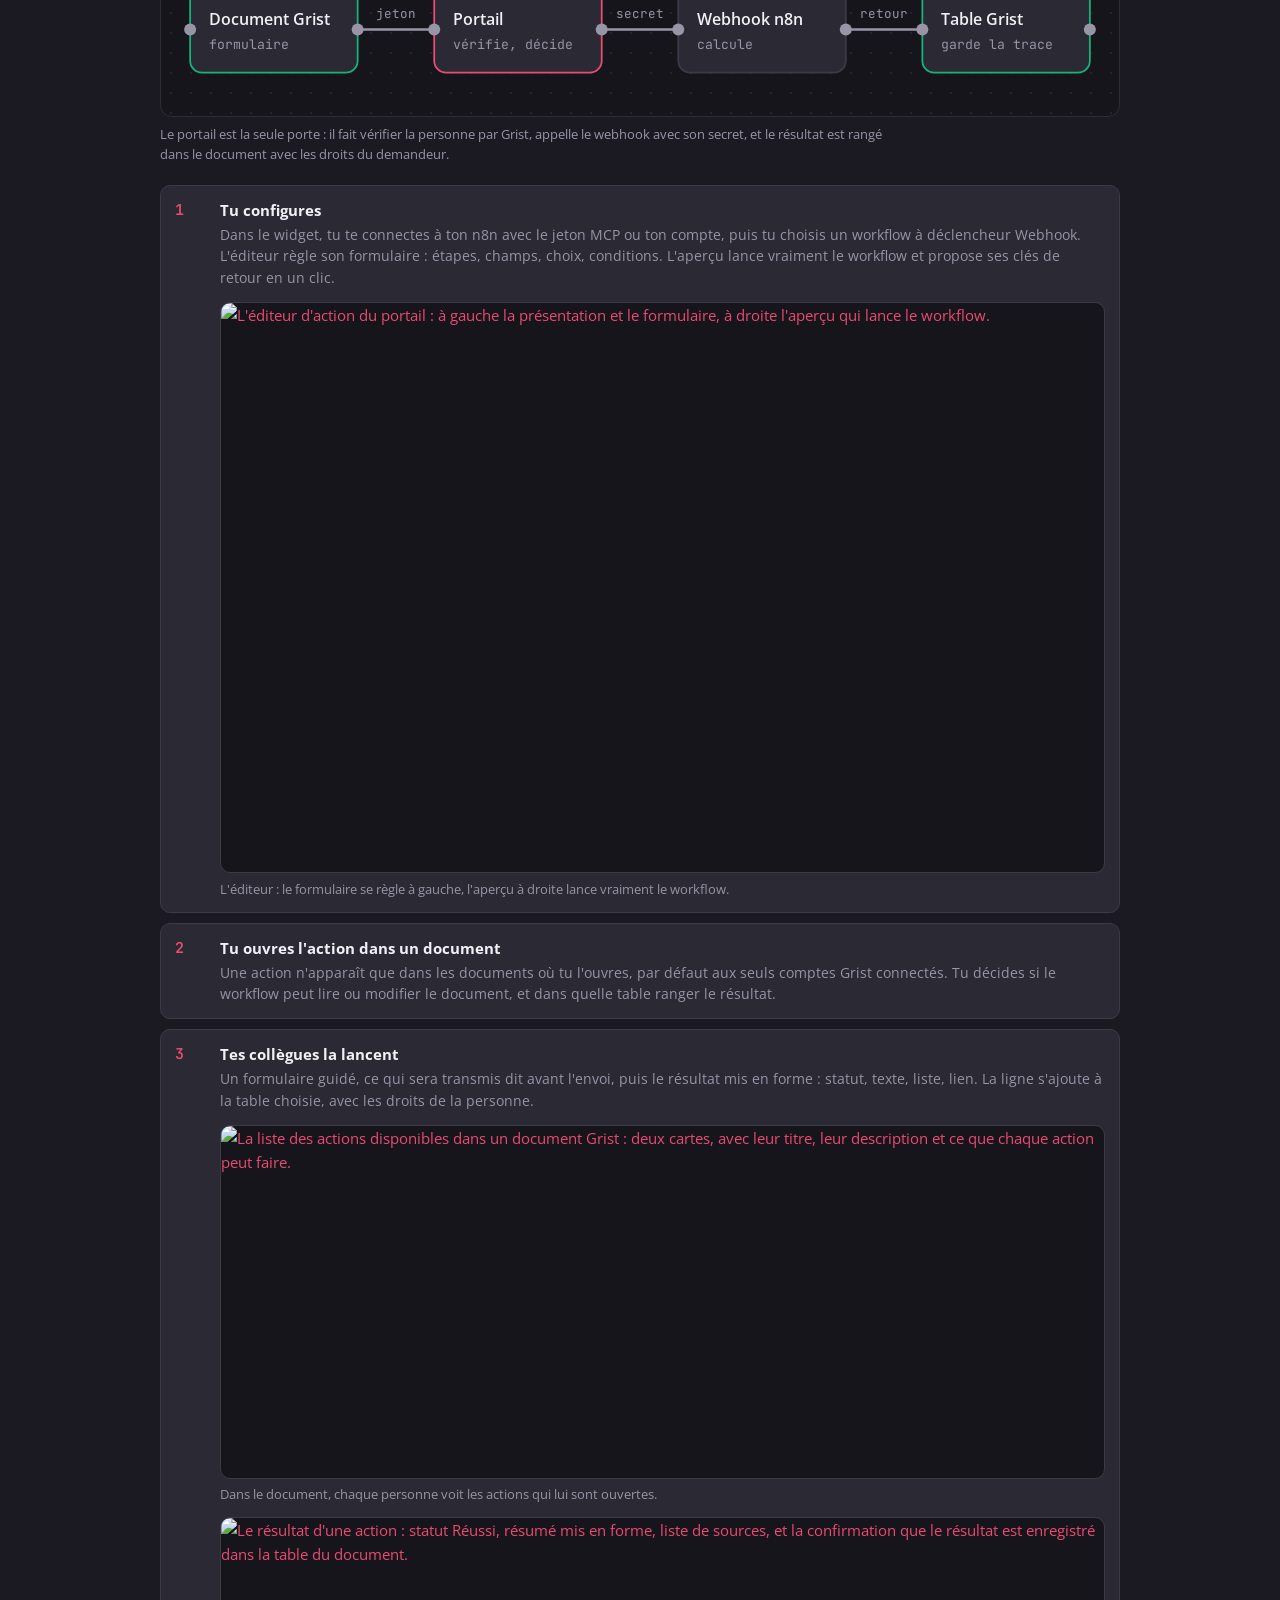
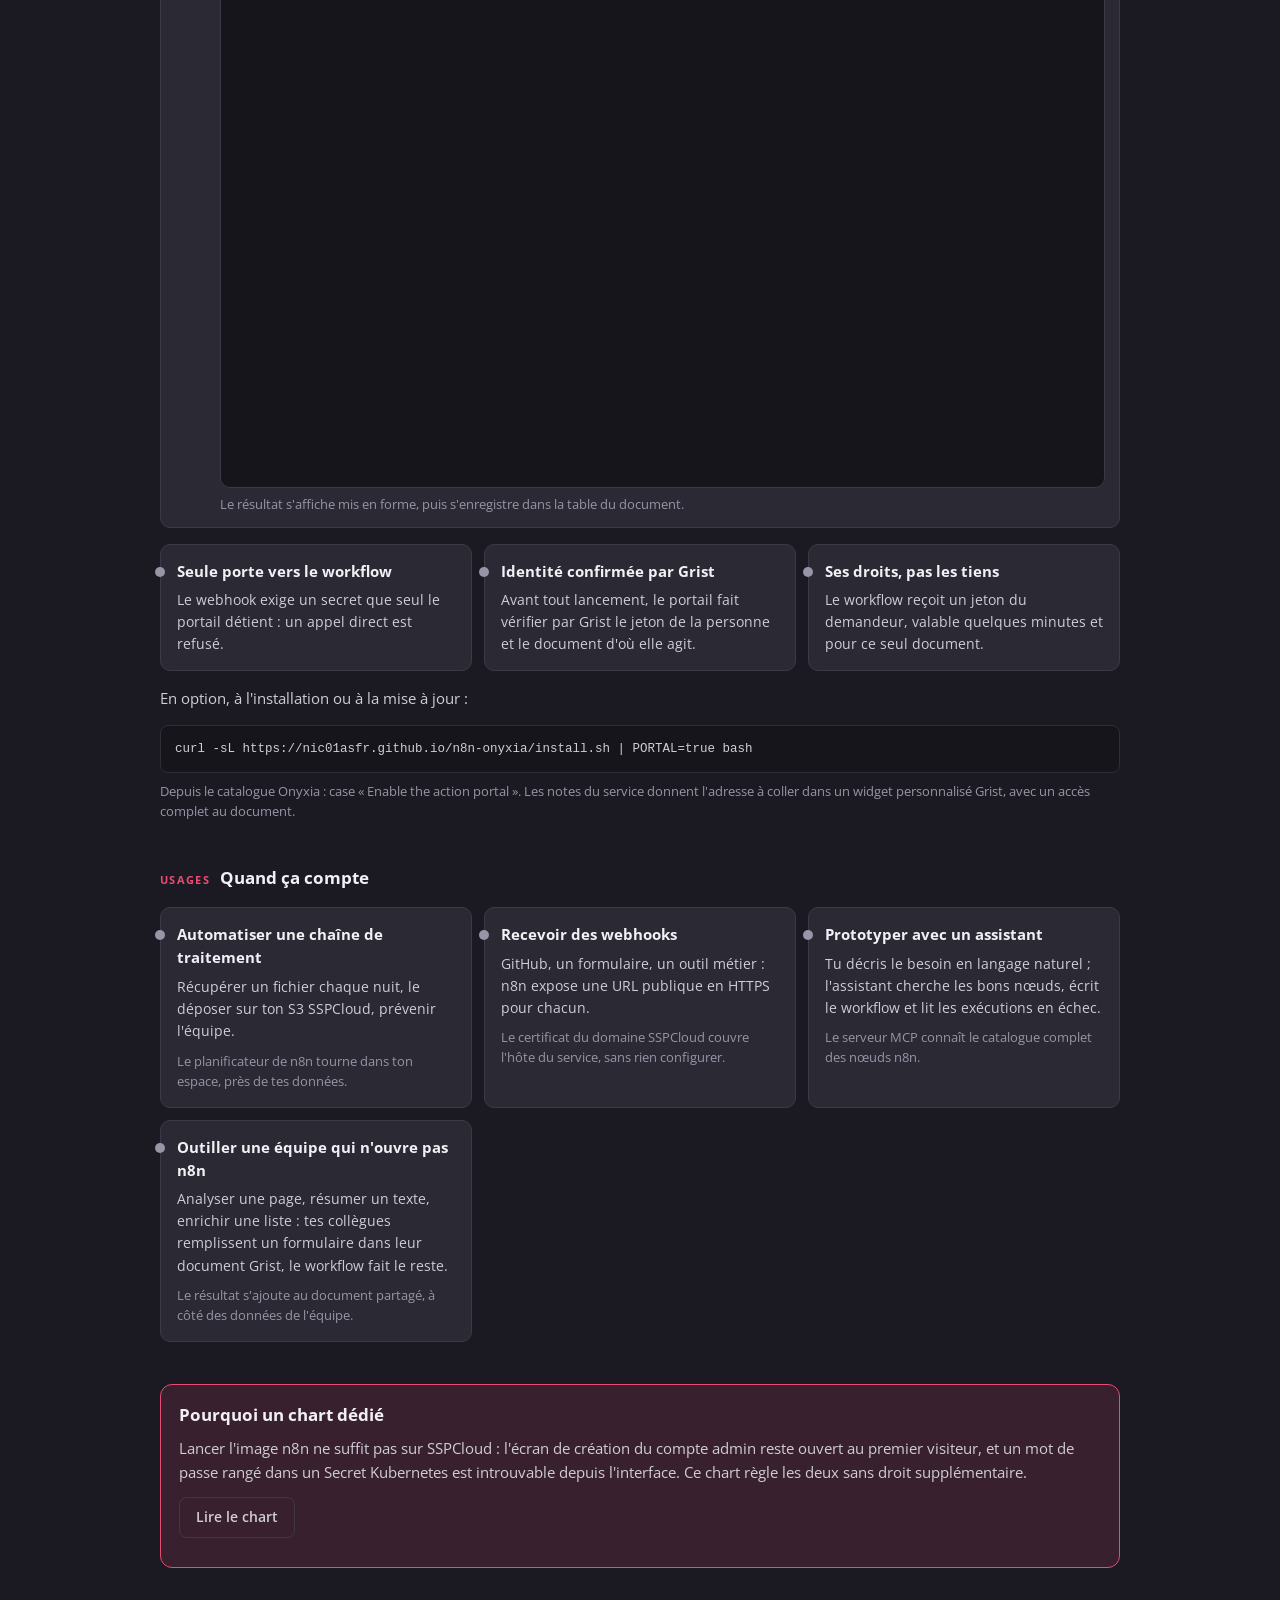
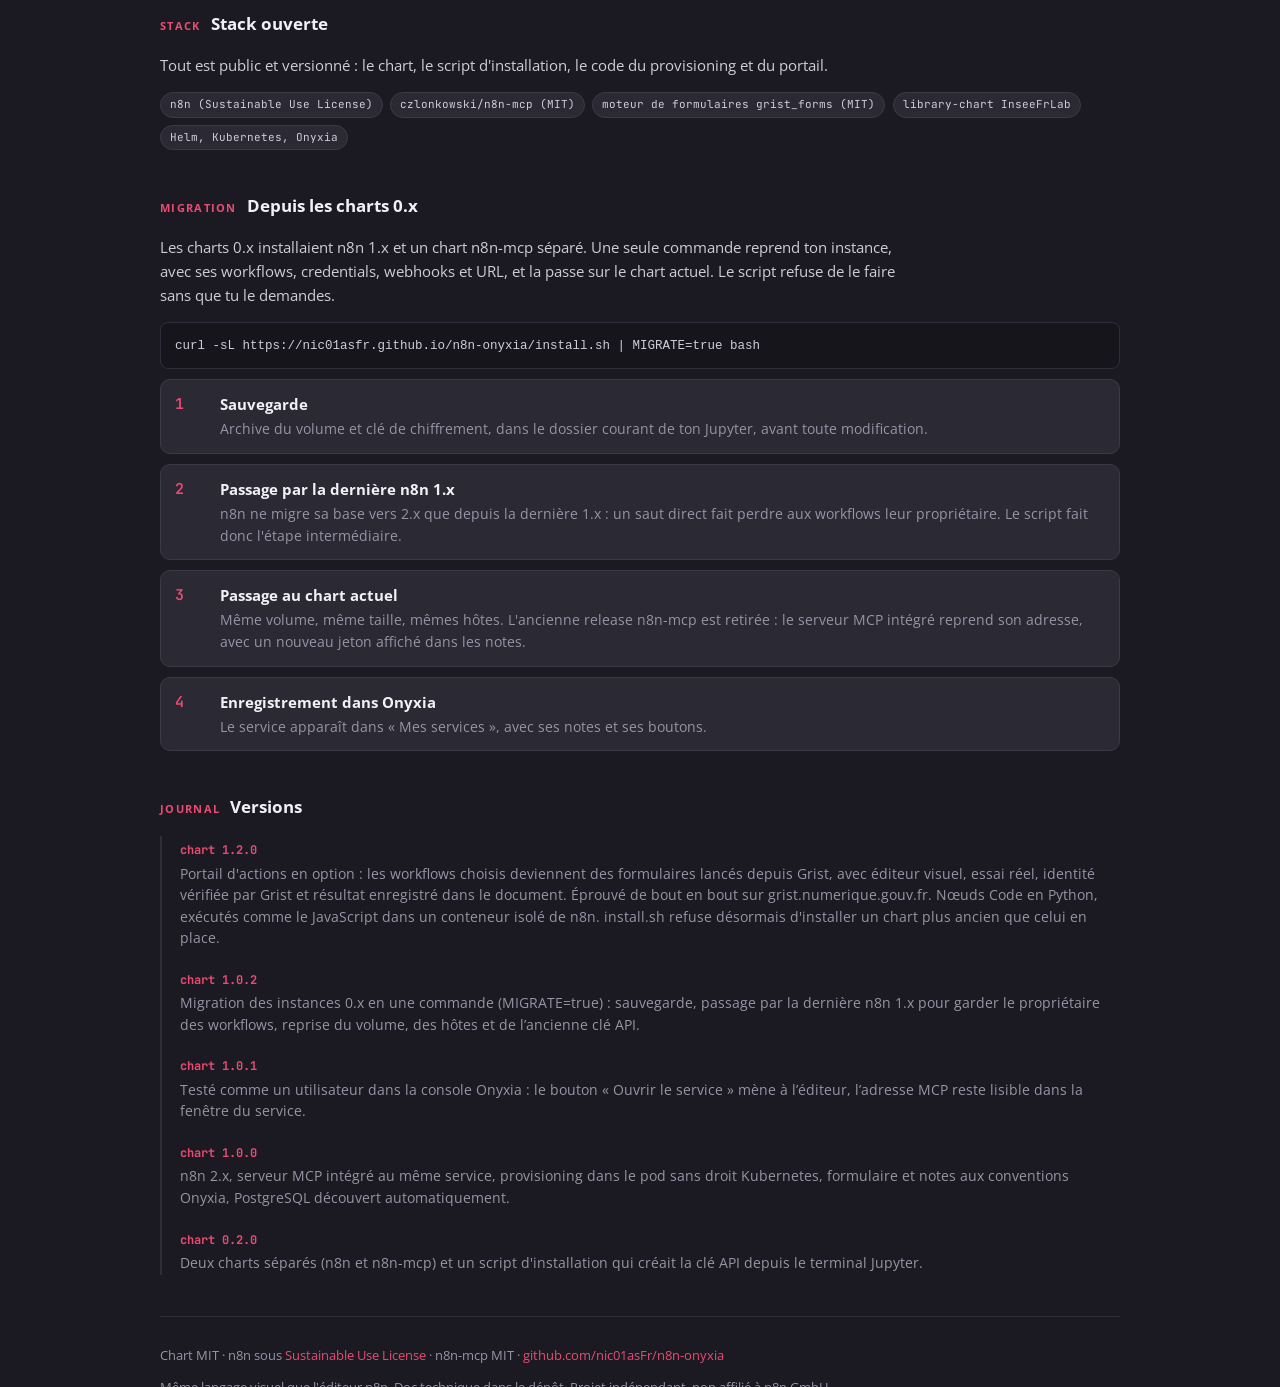
==== commit 6196056a: "chore: publish charts and site (bf4d4990c5eb7e955425946cff5e093571f8a70d) bf4d4990c5eb7e955425946cff" ====
--- a/index.html
+++ b/index.html
@@ -128,7 +128,11 @@
     .note { color: var(--muted) !important; font-size: 12.5px !important; margin-top: 0.6rem !important; }
 
     .steps { list-style: none; padding: 0; margin: 0 0 1rem; display: grid; gap: 10px; }
-    .steps li { display: grid; grid-template-columns: 2rem 1fr; gap: 0.8rem; padding: 12px 14px; background: var(--node); border: 1px solid var(--node-line); border-radius: 10px; }
+    .steps li { display: grid; grid-template-columns: 2rem minmax(0, 1fr); gap: 0.8rem; padding: 12px 14px; background: var(--node); border: 1px solid var(--node-line); border-radius: 10px; }
+    .shots { display: grid; grid-template-columns: repeat(auto-fit, minmax(min(100%, 480px), 1fr)); gap: 12px; align-items: start; margin-top: 0.8rem; }
+    .capture { margin: 0; min-width: 0; }
+    .shot { display: block; width: 100%; height: auto; border: 1px solid var(--node-line); border-radius: 10px; background: var(--canvas); }
+    .capture figcaption { margin-top: 0.4rem; color: var(--muted); font-size: 12.5px; }
     .steps .n { font-family: "JetBrains Mono", monospace; font-weight: 600; color: var(--accent); }
     .steps p { margin: 0.2rem 0 0; color: var(--muted); font-size: 13.5px; }
 
@@ -336,9 +340,23 @@
       <figcaption>Le portail est la seule porte&nbsp;: il fait vérifier la personne par Grist, appelle le webhook avec son secret, et le résultat est rangé dans le document avec les droits du demandeur.</figcaption>
     </figure>
     <ol class="steps">
-      <li><span class="n">1</span><div><b>Tu configures</b><p>Dans le widget, tu te connectes à ton n8n avec le jeton MCP ou ton compte, puis tu choisis un workflow à déclencheur Webhook. L'éditeur règle son formulaire&nbsp;: étapes, champs, choix, conditions. L'aperçu lance vraiment le workflow et propose ses clés de retour en un clic.</p></div></li>
+      <li><span class="n">1</span><div><b>Tu configures</b><p>Dans le widget, tu te connectes à ton n8n avec le jeton MCP ou ton compte, puis tu choisis un workflow à déclencheur Webhook. L'éditeur règle son formulaire&nbsp;: étapes, champs, choix, conditions. L'aperçu lance vraiment le workflow et propose ses clés de retour en un clic.</p><div class="shots">
+        <figure class="capture">
+          <a href="assets/portail-editeur.png" target="_blank" rel="noopener"><img class="shot" src="assets/portail-editeur.png" width="1770" height="1140" alt="L'éditeur d'action du portail&nbsp;: à gauche la présentation et le formulaire, à droite l'aperçu qui lance le workflow." loading="lazy" /></a>
+          <figcaption>L'éditeur&nbsp;: le formulaire se règle à gauche, l'aperçu à droite lance vraiment le workflow.</figcaption>
+        </figure>
+      </div></div></li>
       <li><span class="n">2</span><div><b>Tu ouvres l'action dans un document</b><p>Une action n'apparaît que dans les documents où tu l'ouvres, par défaut aux seuls comptes Grist connectés. Tu décides si le workflow peut lire ou modifier le document, et dans quelle table ranger le résultat.</p></div></li>
-      <li><span class="n">3</span><div><b>Tes collègues la lancent</b><p>Un formulaire guidé, ce qui sera transmis dit avant l'envoi, puis le résultat mis en forme&nbsp;: statut, texte, liste, lien. La ligne s'ajoute à la table choisie, avec les droits de la personne.</p></div></li>
+      <li><span class="n">3</span><div><b>Tes collègues la lancent</b><p>Un formulaire guidé, ce qui sera transmis dit avant l'envoi, puis le résultat mis en forme&nbsp;: statut, texte, liste, lien. La ligne s'ajoute à la table choisie, avec les droits de la personne.</p><div class="shots">
+        <figure class="capture">
+          <a href="assets/portail-actions.png" target="_blank" rel="noopener"><img class="shot" src="assets/portail-actions.png" width="1770" height="705" alt="La liste des actions disponibles dans un document Grist&nbsp;: deux cartes, avec leur titre, leur description et ce que chaque action peut faire." loading="lazy" /></a>
+          <figcaption>Dans le document, chaque personne voit les actions qui lui sont ouvertes.</figcaption>
+        </figure>
+        <figure class="capture">
+          <a href="assets/portail-resultat.png" target="_blank" rel="noopener"><img class="shot" src="assets/portail-resultat.png" width="1770" height="1140" alt="Le résultat d'une action&nbsp;: statut Réussi, résumé mis en forme, liste de sources, et la confirmation que le résultat est enregistré dans la table du document." loading="lazy" /></a>
+          <figcaption>Le résultat s'affiche mis en forme, puis s'enregistre dans la table du document.</figcaption>
+        </figure>
+      </div></div></li>
     </ol>
     <div class="grid">
       <article class="node-card">
